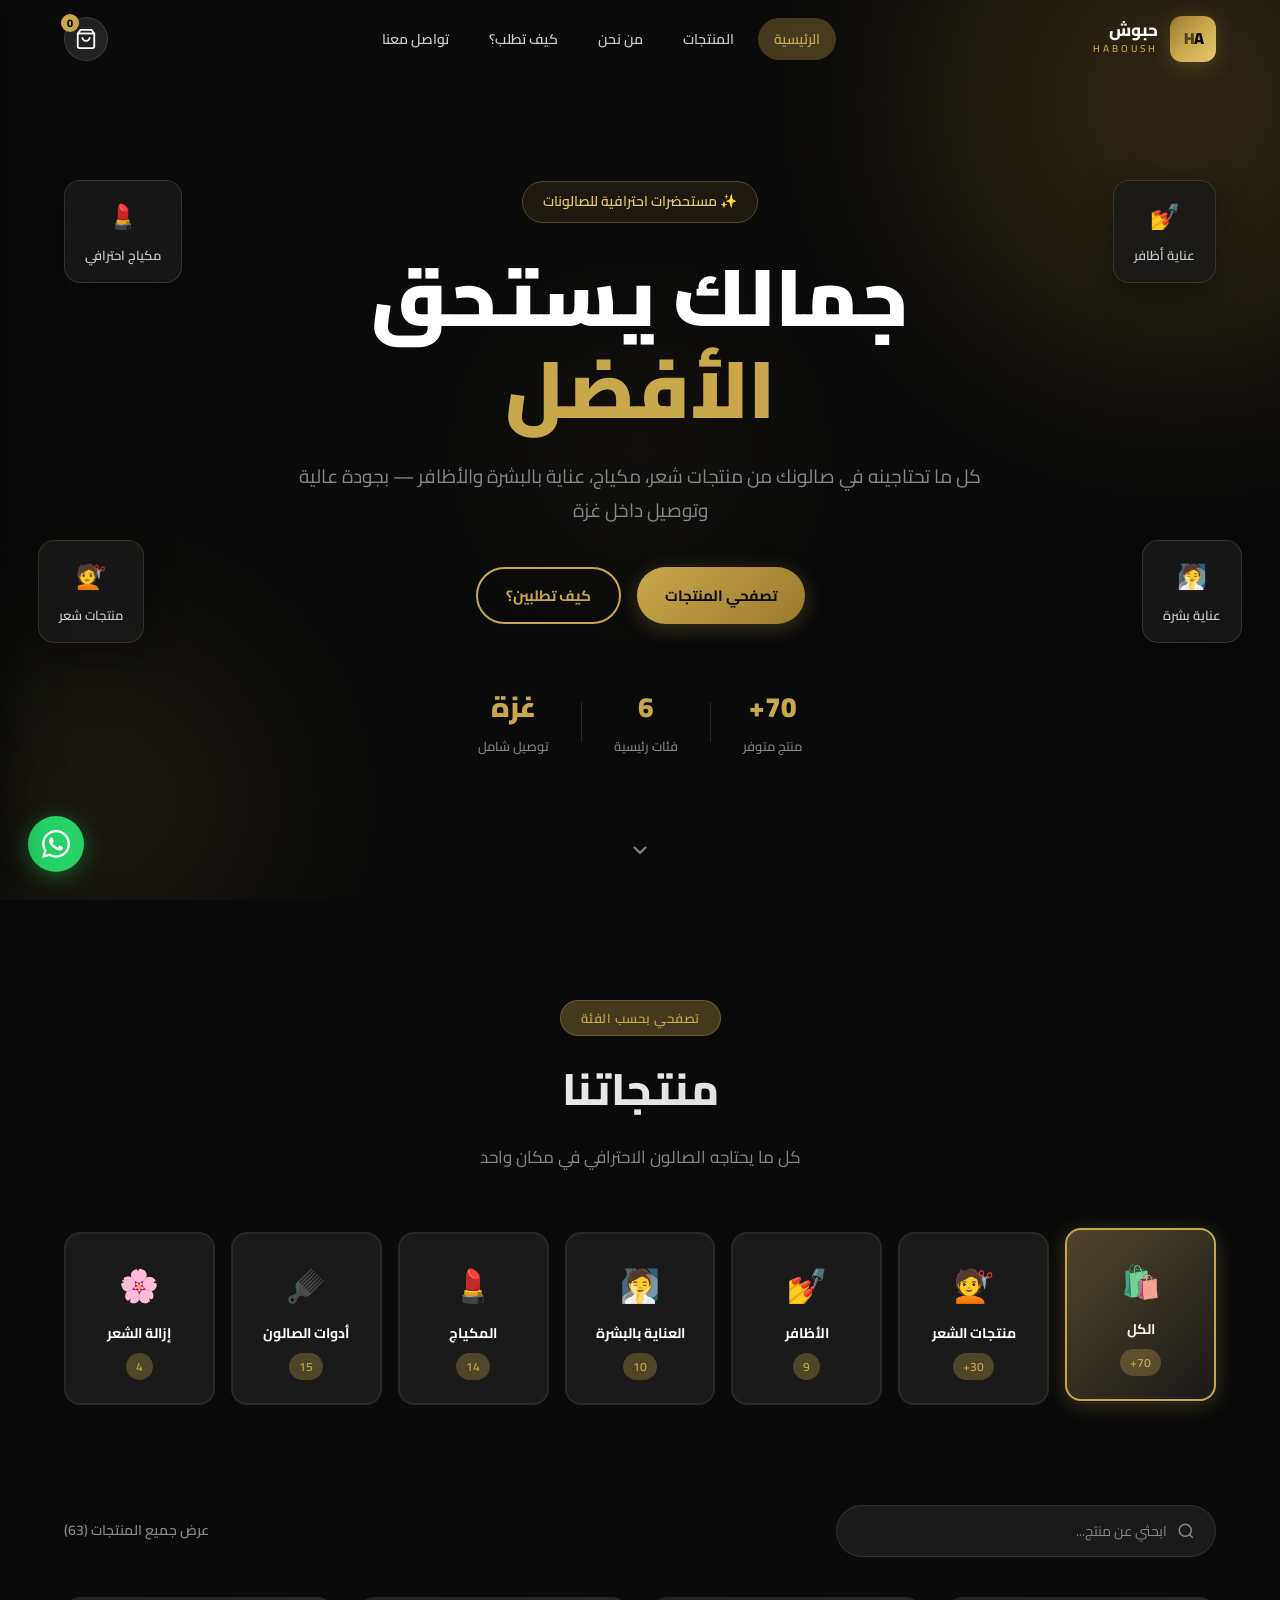
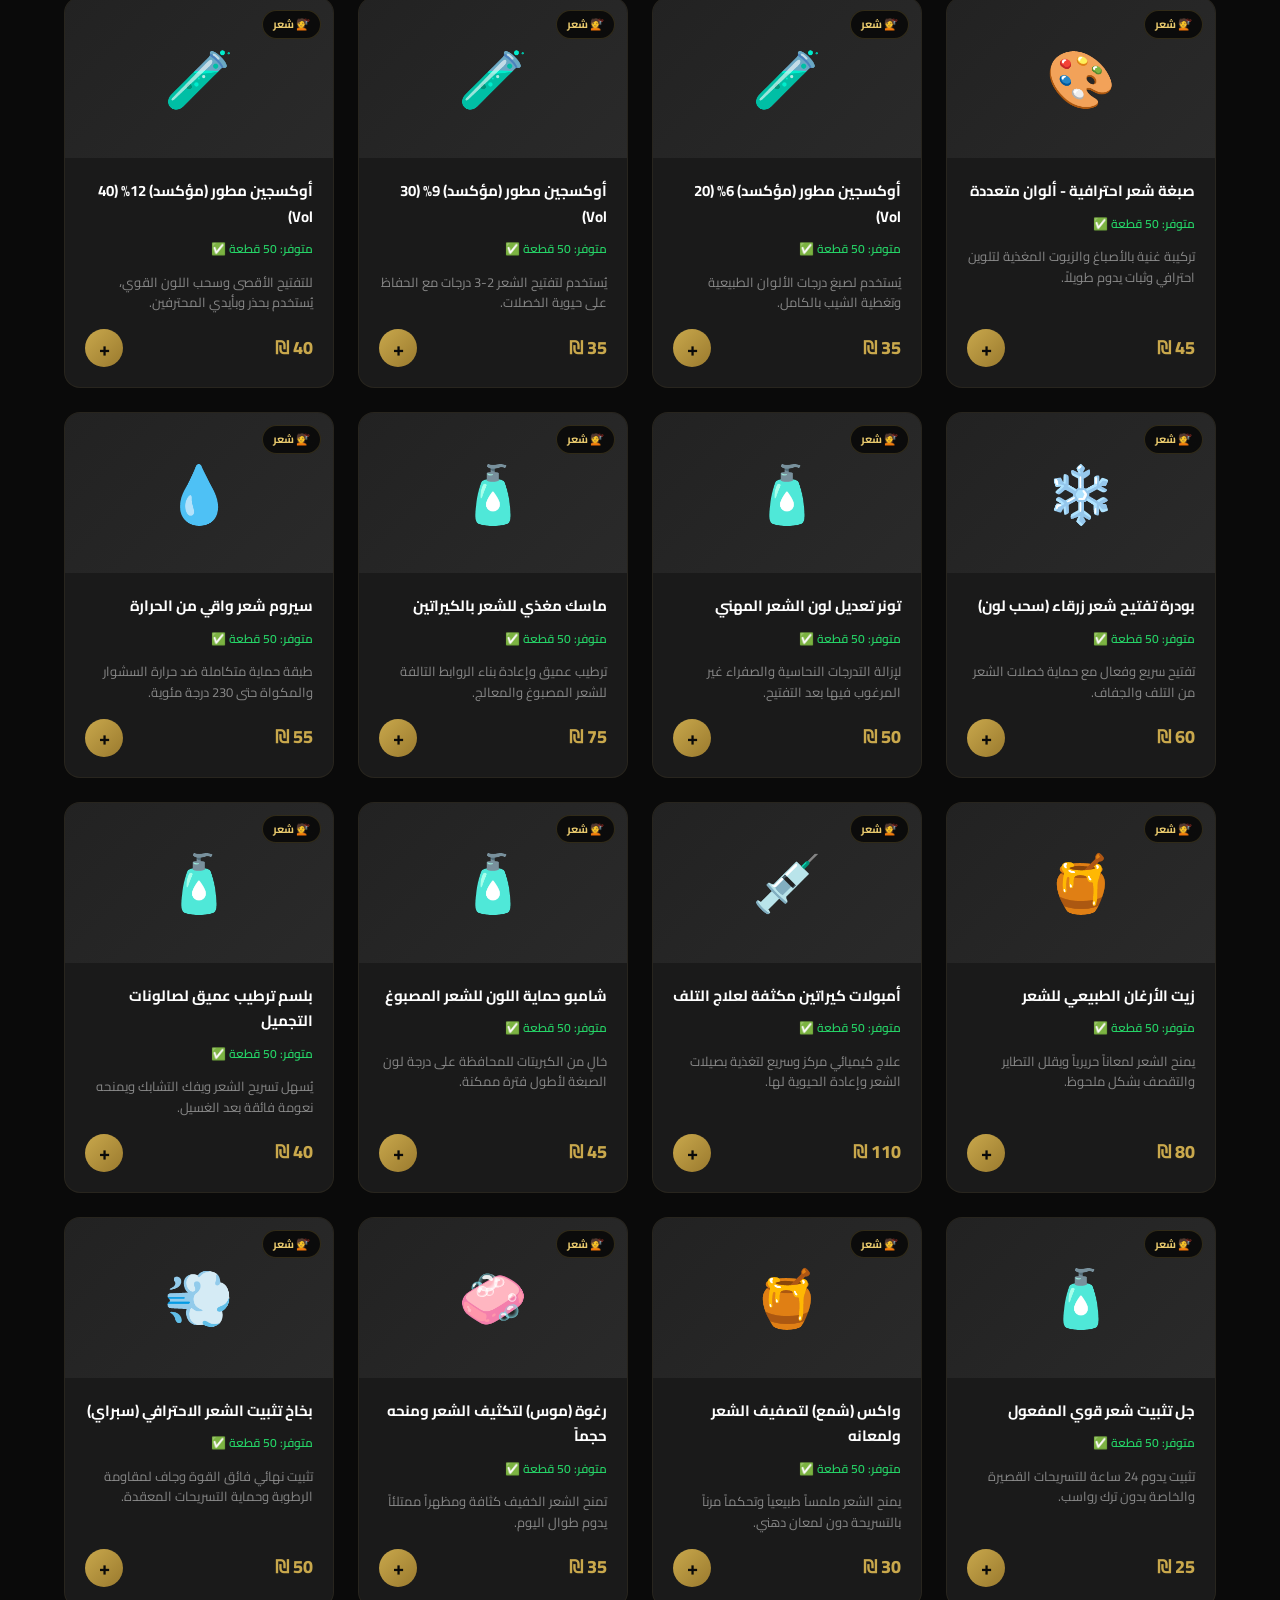
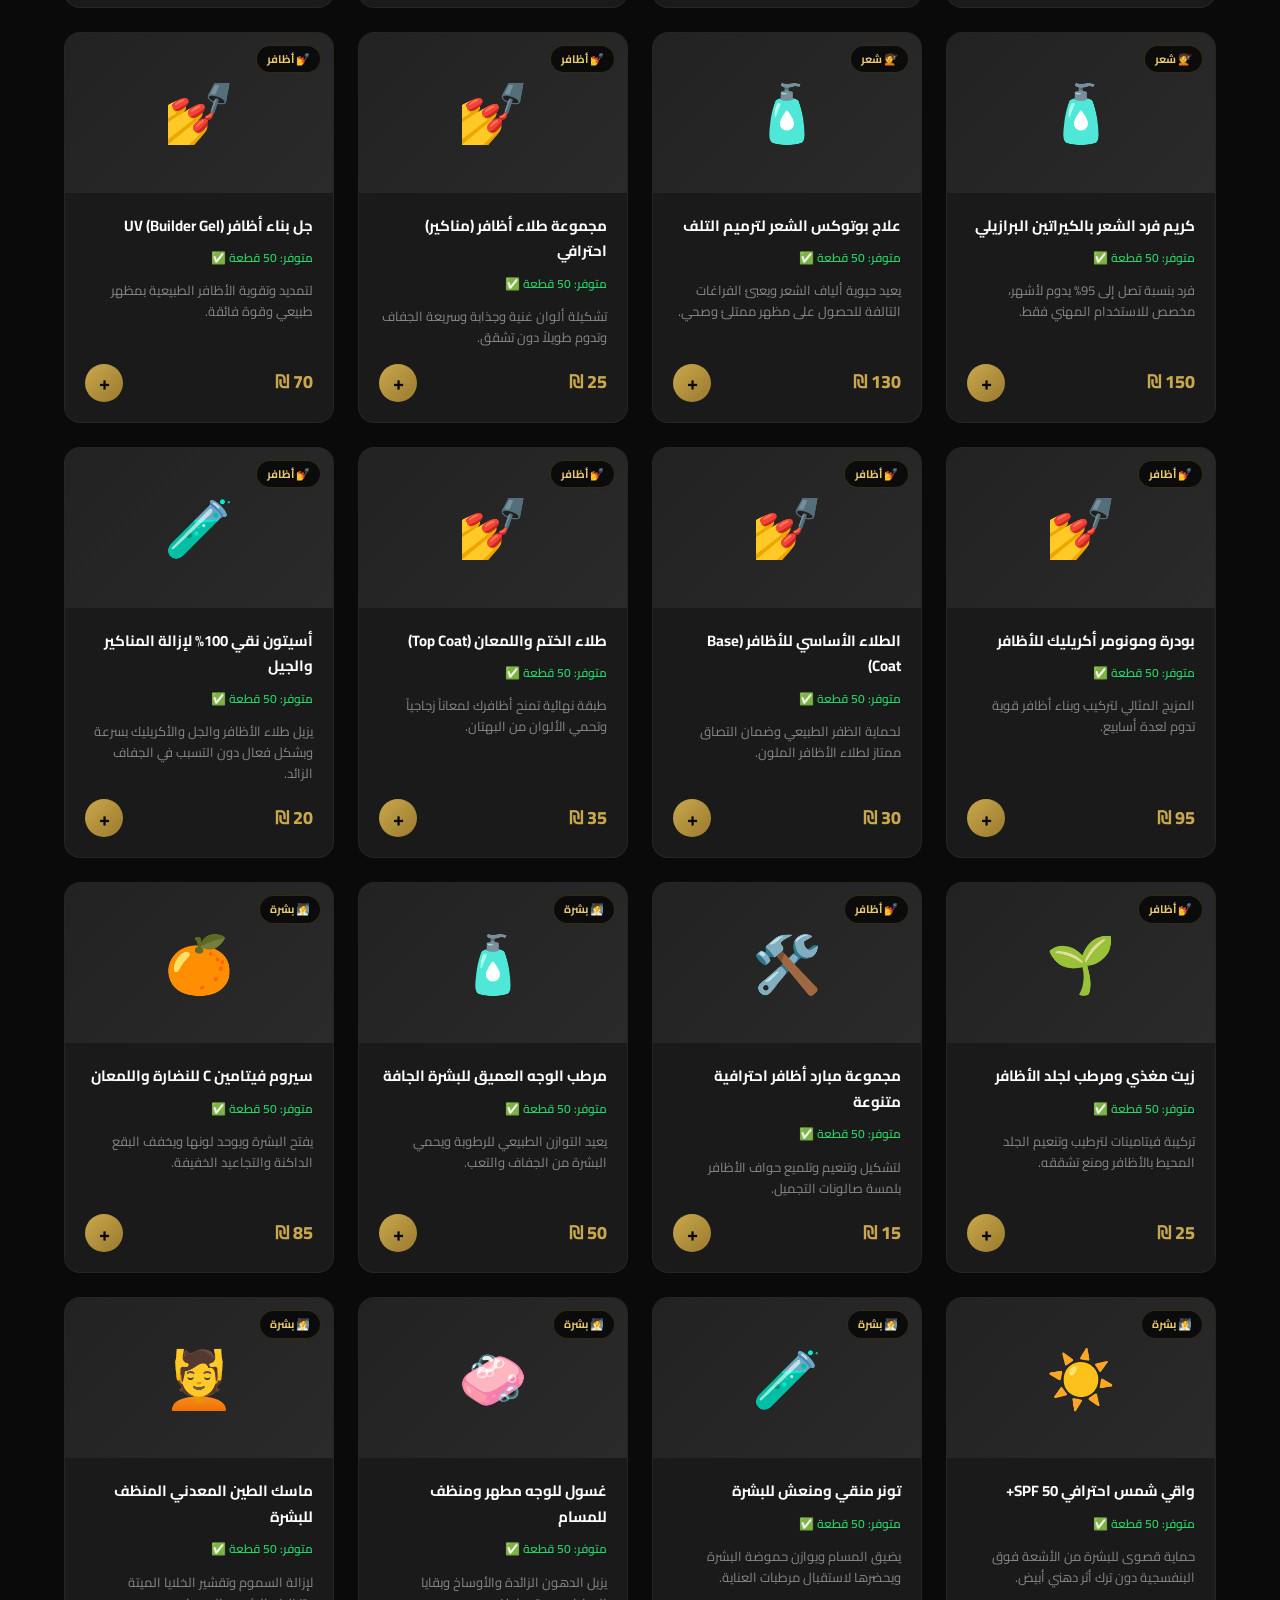
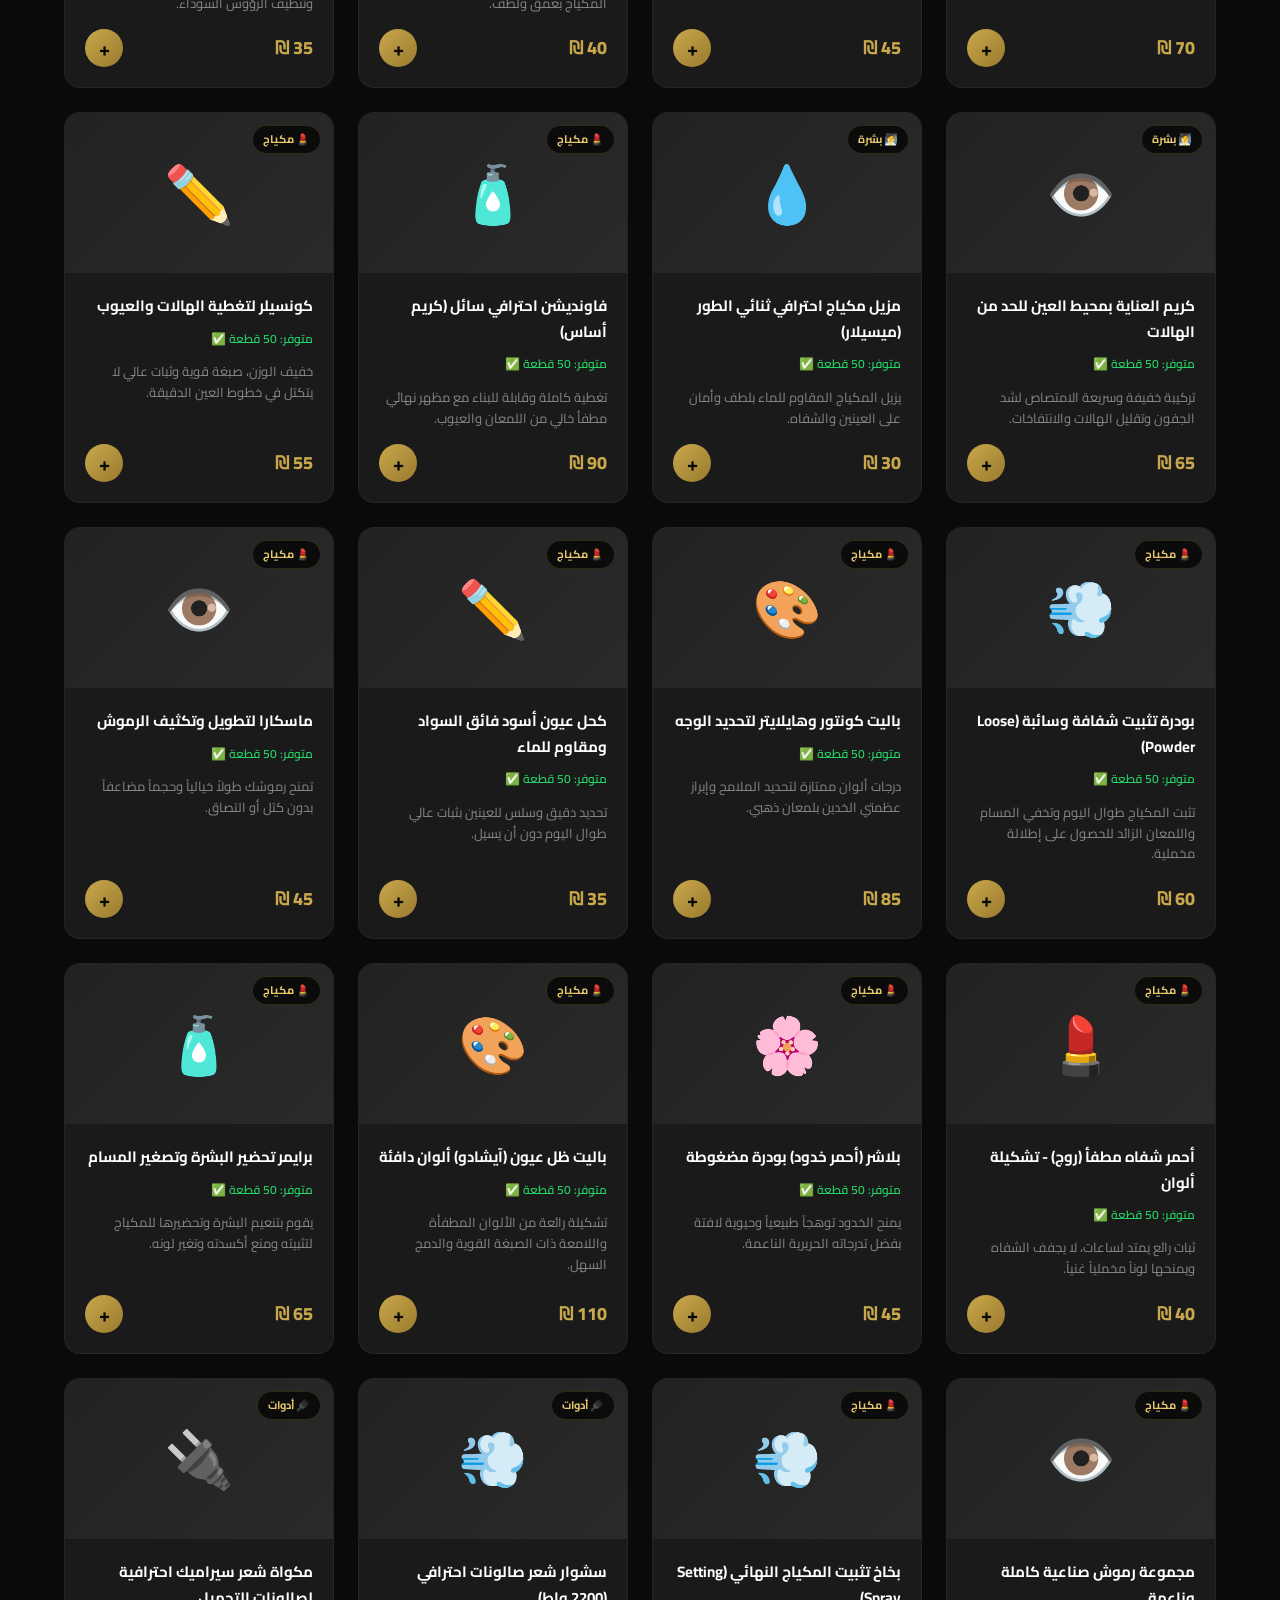
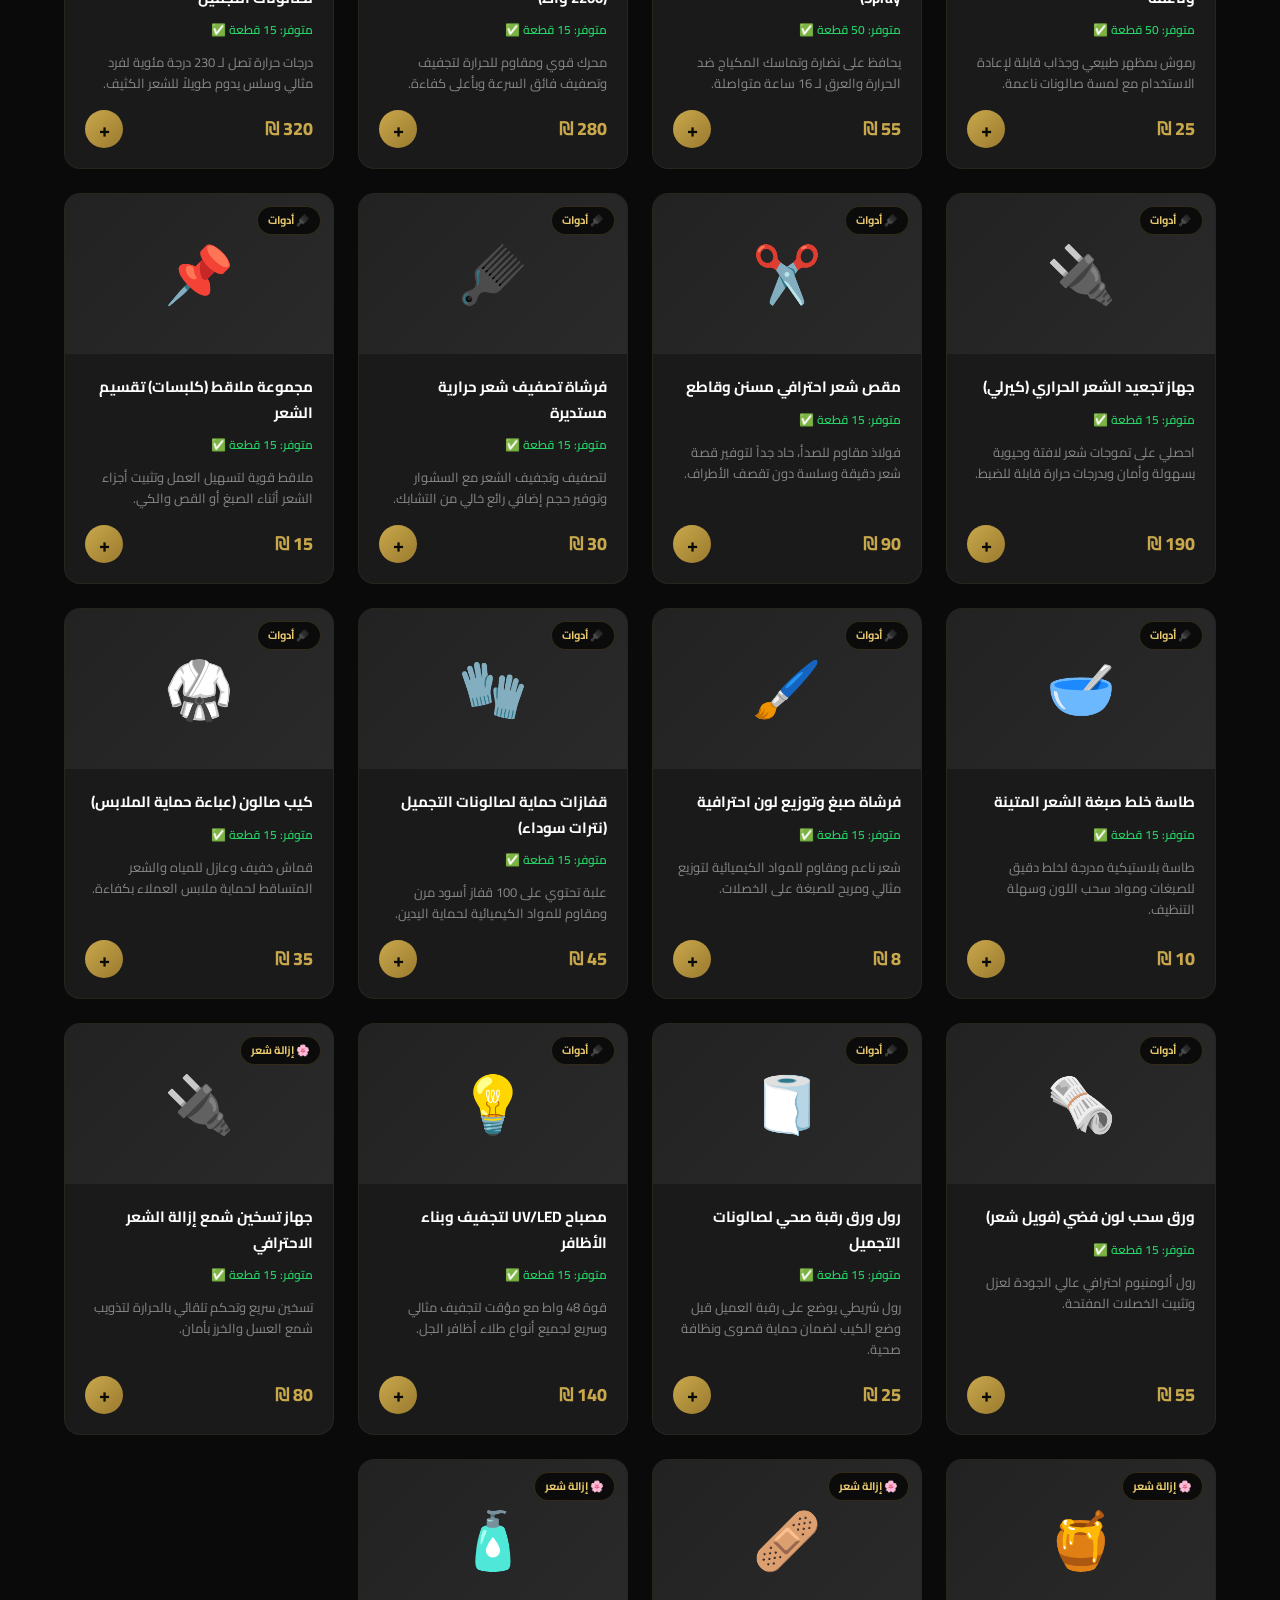
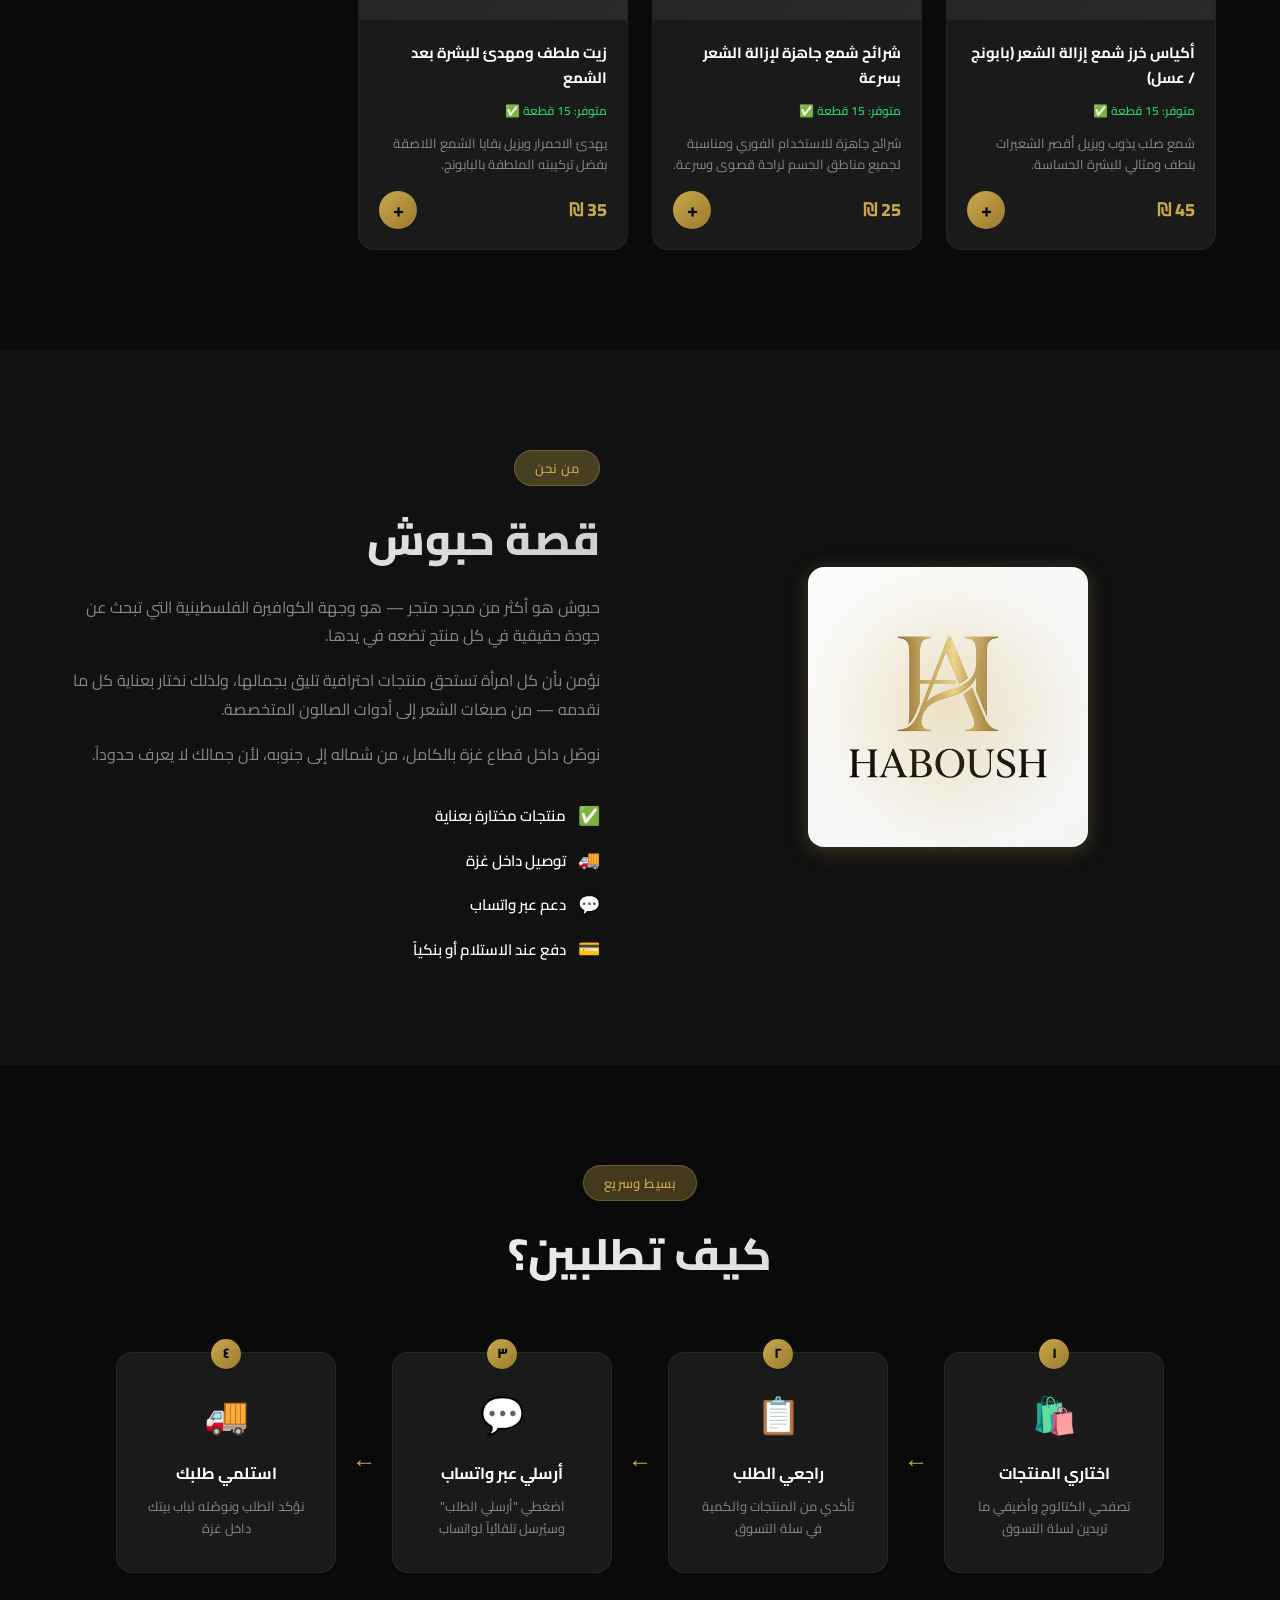
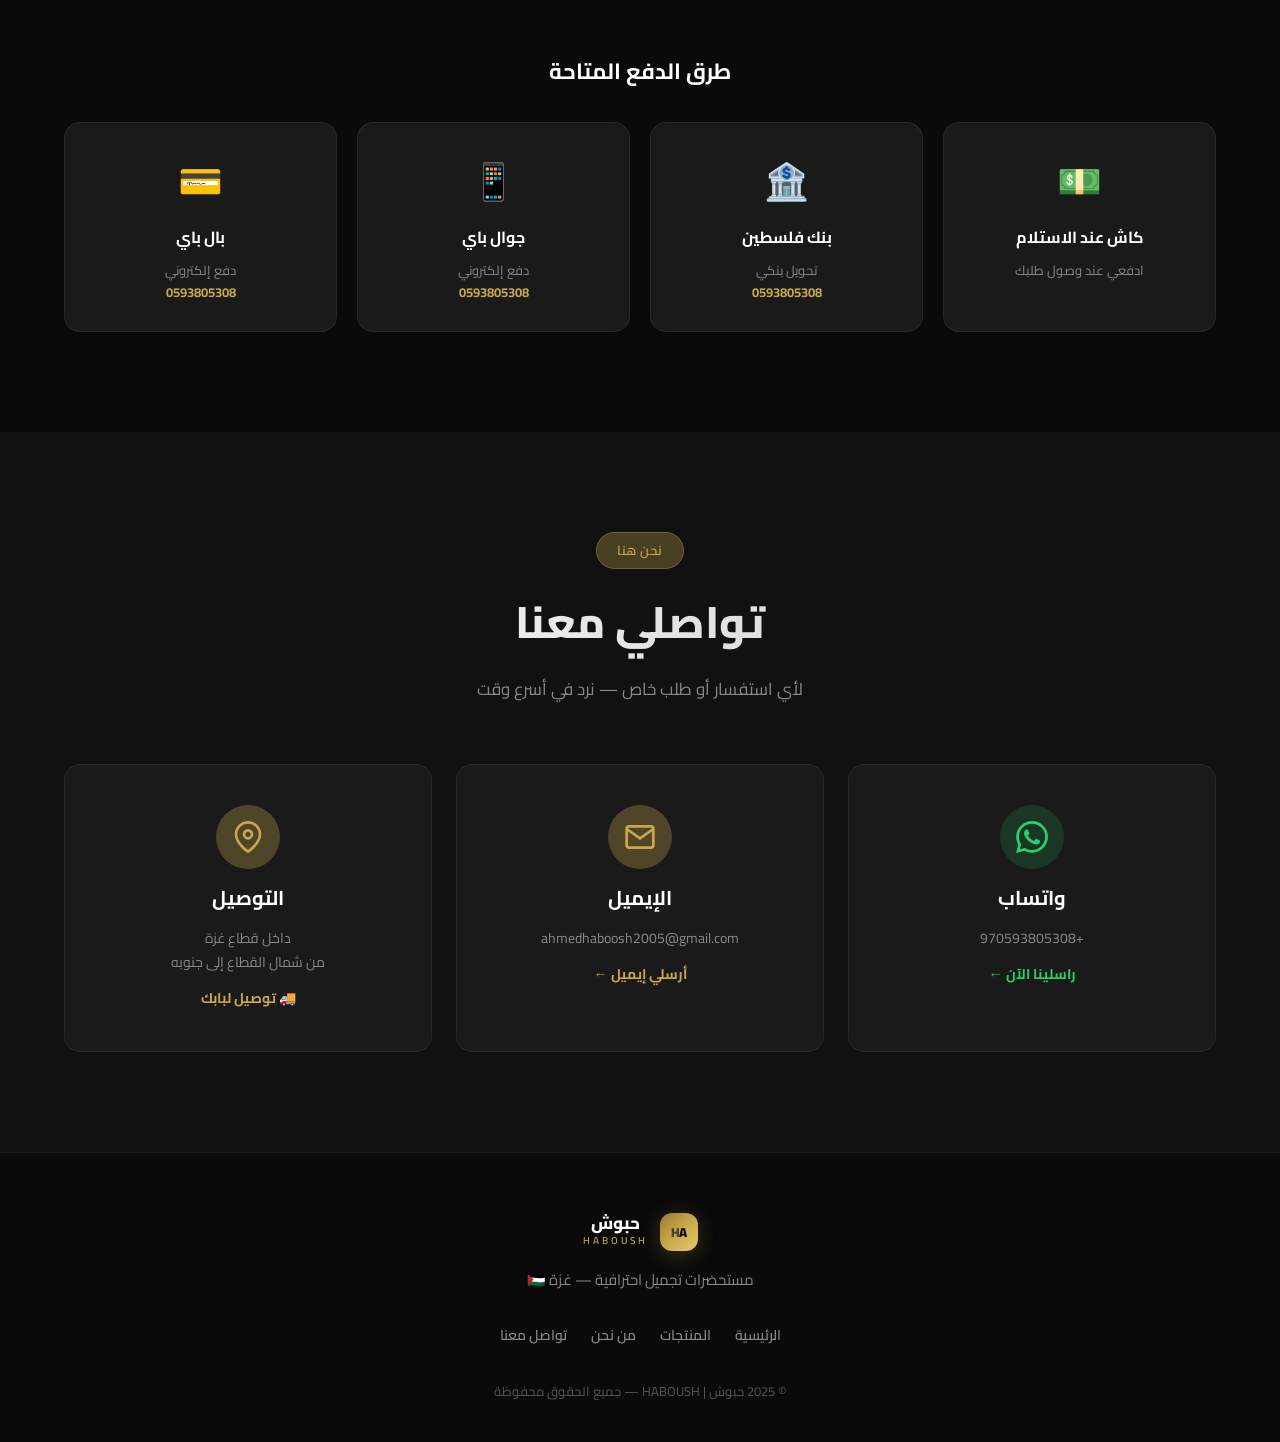
==== index.html @ db10f763 "Add files via upload رفع الموقع" ====
<!DOCTYPE html>
<html lang="ar" dir="rtl">
<head>
  <meta charset="UTF-8" />
  <meta name="viewport" content="width=device-width, initial-scale=1.0" />
  <title>حبوش | HABOUSH — مستحضرات تجميل احترافية</title>
  <meta name="description" content="حبوش - متجر مستحضرات التجميل الاحترافي في غزة. منتجات شعر، مكياج، عناية بالبشرة والأظافر لصالونات التجميل." />
  <link rel="preconnect" href="https://fonts.googleapis.com" />
  <link rel="preconnect" href="https://fonts.gstatic.com" crossorigin />
  <link href="https://fonts.googleapis.com/css2?family=Cairo:wght@300;400;500;600;700;800;900&family=Playfair+Display:ital,wght@0,400;0,700;1,400&display=swap" rel="stylesheet" />
  <link rel="stylesheet" href="style.css" />
</head>
<body>

  <!-- ===== HEADER ===== -->
  <header id="header">
    <nav class="nav-container">
      <div class="logo" id="logo-btn">
        <div class="logo-mark">
          <span class="logo-a">A</span><span class="logo-h">H</span>
        </div>
        <div class="logo-text">
          <span class="brand-ar">حبوش</span>
          <span class="brand-en">HABOUSH</span>
        </div>
      </div>

      <ul class="nav-links" id="nav-links">
        <li><a href="#home" class="nav-link active">الرئيسية</a></li>
        <li><a href="#categories" class="nav-link">المنتجات</a></li>
        <li><a href="#about" class="nav-link">من نحن</a></li>
        <li><a href="#how-to-order" class="nav-link">كيف تطلب؟</a></li>
        <li><a href="#contact" class="nav-link">تواصل معنا</a></li>
      </ul>

      <div class="nav-actions">
        <button class="cart-btn" id="cart-btn" aria-label="سلة التسوق">
          <svg width="22" height="22" viewBox="0 0 24 24" fill="none" stroke="currentColor" stroke-width="2"><path d="M6 2L3 6v14a2 2 0 002 2h14a2 2 0 002-2V6l-3-4z"/><line x1="3" y1="6" x2="21" y2="6"/><path d="M16 10a4 4 0 01-8 0"/></svg>
          <span class="cart-count" id="cart-count">0</span>
        </button>
        <button class="menu-btn" id="menu-btn" aria-label="القائمة">
          <span></span><span></span><span></span>
        </button>
      </div>
    </nav>
  </header>

  <!-- ===== HERO ===== -->
  <section id="home" class="hero">
    <div class="hero-bg">
      <div class="hero-orb orb-1"></div>
      <div class="hero-orb orb-2"></div>
      <div class="hero-orb orb-3"></div>
    </div>
    <div class="hero-content">
      <div class="hero-badge">✨ مستحضرات احترافية للصالونات</div>
      <h1 class="hero-title">
        جمالك يستحق
        <span class="gold-text">الأفضل</span>
      </h1>
      <p class="hero-subtitle">
        كل ما تحتاجينه في صالونك من منتجات شعر، مكياج،
        عناية بالبشرة والأظافر — بجودة عالية وتوصيل داخل غزة
      </p>
      <div class="hero-actions">
        <a href="#categories" class="btn btn-primary">تصفحي المنتجات</a>
        <a href="#how-to-order" class="btn btn-outline">كيف تطلبين؟</a>
      </div>
      <div class="hero-stats">
        <div class="stat">
          <span class="stat-num">70+</span>
          <span class="stat-label">منتج متوفر</span>
        </div>
        <div class="stat-divider"></div>
        <div class="stat">
          <span class="stat-num">6</span>
          <span class="stat-label">فئات رئيسية</span>
        </div>
        <div class="stat-divider"></div>
        <div class="stat">
          <span class="stat-num">غزة</span>
          <span class="stat-label">توصيل شامل</span>
        </div>
      </div>
    </div>
    <div class="hero-visual">
      <div class="hero-card floating">
        <div class="hero-card-icon">💄</div>
        <p>مكياج احترافي</p>
      </div>
      <div class="hero-card floating delay-1">
        <div class="hero-card-icon">💇</div>
        <p>منتجات شعر</p>
      </div>
      <div class="hero-card floating delay-2">
        <div class="hero-card-icon">💅</div>
        <p>عناية أظافر</p>
      </div>
      <div class="hero-card floating delay-3">
        <div class="hero-card-icon">🧖</div>
        <p>عناية بشرة</p>
      </div>
    </div>
    <a href="#categories" class="scroll-down">
      <svg width="24" height="24" viewBox="0 0 24 24" fill="none" stroke="currentColor" stroke-width="2"><polyline points="6 9 12 15 18 9"/></svg>
    </a>
  </section>

  <!-- ===== CATEGORIES ===== -->
  <section id="categories" class="categories-section">
    <div class="container">
      <div class="section-header">
        <span class="section-badge">تصفحي بحسب الفئة</span>
        <h2 class="section-title">منتجاتنا</h2>
        <p class="section-subtitle">كل ما يحتاجه الصالون الاحترافي في مكان واحد</p>
      </div>
      <div class="categories-grid">
        <div class="category-card active" data-category="all" id="cat-all">
          <div class="cat-icon">🛍️</div>
          <h3>الكل</h3>
          <span class="cat-count" id="count-all">70+</span>
        </div>
        <div class="category-card" data-category="hair" id="cat-hair">
          <div class="cat-icon">💇</div>
          <h3>منتجات الشعر</h3>
          <span class="cat-count" id="count-hair">30+</span>
        </div>
        <div class="category-card" data-category="nails" id="cat-nails">
          <div class="cat-icon">💅</div>
          <h3>الأظافر</h3>
          <span class="cat-count" id="count-nails">9</span>
        </div>
        <div class="category-card" data-category="skin" id="cat-skin">
          <div class="cat-icon">🧖</div>
          <h3>العناية بالبشرة</h3>
          <span class="cat-count" id="count-skin">10</span>
        </div>
        <div class="category-card" data-category="makeup" id="cat-makeup">
          <div class="cat-icon">💄</div>
          <h3>المكياج</h3>
          <span class="cat-count" id="count-makeup">14</span>
        </div>
        <div class="category-card" data-category="tools" id="cat-tools">
          <div class="cat-icon">🪮</div>
          <h3>أدوات الصالون</h3>
          <span class="cat-count" id="count-tools">15</span>
        </div>
        <div class="category-card" data-category="removal" id="cat-removal">
          <div class="cat-icon">🌸</div>
          <h3>إزالة الشعر</h3>
          <span class="cat-count" id="count-removal">4</span>
        </div>
      </div>
    </div>
  </section>

  <!-- ===== PRODUCTS ===== -->
  <section id="products" class="products-section">
    <div class="container">
      <div class="products-toolbar">
        <div class="search-box">
          <svg width="18" height="18" viewBox="0 0 24 24" fill="none" stroke="currentColor" stroke-width="2"><circle cx="11" cy="11" r="8"/><line x1="21" y1="21" x2="16.65" y2="16.65"/></svg>
          <input type="text" id="search-input" placeholder="ابحثي عن منتج..." />
        </div>
        <span class="products-count" id="products-count">عرض جميع المنتجات</span>
      </div>
      <div class="products-grid" id="products-grid">
        <!-- Products injected by JS -->
      </div>
      <div class="no-results hidden" id="no-results">
        <div class="no-results-icon">🔍</div>
        <p>لا توجد منتجات مطابقة للبحث</p>
      </div>
    </div>
  </section>

  <!-- ===== ABOUT ===== -->
  <section id="about" class="about-section">
    <div class="container about-grid">
      <div class="about-visual">
        <img src="assets/logo.jpg" alt="حبوش" class="about-logo-img" style="max-width: 280px; border-radius: var(--radius); box-shadow: var(--shadow-gold);" />
        <div class="about-glow"></div>
      </div>
      <div class="about-content">
        <span class="section-badge">من نحن</span>
        <h2 class="section-title">قصة حبوش</h2>
        <p class="about-text">
          حبوش هو أكثر من مجرد متجر — هو وجهة الكوافيرة الفلسطينية التي تبحث عن جودة حقيقية في كل منتج تضعه في يدها.
        </p>
        <p class="about-text">
          نؤمن بأن كل امرأة تستحق منتجات احترافية تليق بجمالها، ولذلك نختار بعناية كل ما نقدمه — من صبغات الشعر إلى أدوات الصالون المتخصصة.
        </p>
        <p class="about-text">
          نوصّل داخل قطاع غزة بالكامل، من شماله إلى جنوبه، لأن جمالك لا يعرف حدوداً.
        </p>
        <div class="about-features">
          <div class="feature">
            <span class="feature-icon">✅</span>
            <span>منتجات مختارة بعناية</span>
          </div>
          <div class="feature">
            <span class="feature-icon">🚚</span>
            <span>توصيل داخل غزة</span>
          </div>
          <div class="feature">
            <span class="feature-icon">💬</span>
            <span>دعم عبر واتساب</span>
          </div>
          <div class="feature">
            <span class="feature-icon">💳</span>
            <span>دفع عند الاستلام أو بنكياً</span>
          </div>
        </div>
      </div>
    </div>
  </section>

  <!-- ===== HOW TO ORDER ===== -->
  <section id="how-to-order" class="order-section">
    <div class="container">
      <div class="section-header">
        <span class="section-badge">بسيط وسريع</span>
        <h2 class="section-title">كيف تطلبين؟</h2>
      </div>
      <div class="steps-grid">
        <div class="step-card">
          <div class="step-num">١</div>
          <div class="step-icon">🛍️</div>
          <h3>اختاري المنتجات</h3>
          <p>تصفحي الكتالوج وأضيفي ما تريدين لسلة التسوق</p>
        </div>
        <div class="step-arrow">←</div>
        <div class="step-card">
          <div class="step-num">٢</div>
          <div class="step-icon">📋</div>
          <h3>راجعي الطلب</h3>
          <p>تأكدي من المنتجات والكمية في سلة التسوق</p>
        </div>
        <div class="step-arrow">←</div>
        <div class="step-card">
          <div class="step-num">٣</div>
          <div class="step-icon">💬</div>
          <h3>أرسلي عبر واتساب</h3>
          <p>اضغطي "أرسلي الطلب" وسيُرسل تلقائياً لواتساب</p>
        </div>
        <div class="step-arrow">←</div>
        <div class="step-card">
          <div class="step-num">٤</div>
          <div class="step-icon">🚚</div>
          <h3>استلمي طلبك</h3>
          <p>نؤكد الطلب ونوصّله لباب بيتك داخل غزة</p>
        </div>
      </div>

      <div class="payment-methods">
        <h3 class="payment-title">طرق الدفع المتاحة</h3>
        <div class="payment-grid">
          <div class="payment-card">
            <div class="payment-icon">💵</div>
            <h4>كاش عند الاستلام</h4>
            <p>ادفعي عند وصول طلبك</p>
          </div>
          <div class="payment-card">
            <div class="payment-icon">🏦</div>
            <h4>بنك فلسطين</h4>
            <p>تحويل بنكي<br/><strong>0593805308</strong></p>
          </div>
          <div class="payment-card">
            <div class="payment-icon">📱</div>
            <h4>جوال باي</h4>
            <p>دفع إلكتروني<br/><strong>0593805308</strong></p>
          </div>
          <div class="payment-card">
            <div class="payment-icon">💳</div>
            <h4>بال باي</h4>
            <p>دفع إلكتروني<br/><strong>0593805308</strong></p>
          </div>
        </div>
      </div>
    </div>
  </section>

  <!-- ===== CONTACT ===== -->
  <section id="contact" class="contact-section">
    <div class="container">
      <div class="section-header">
        <span class="section-badge">نحن هنا</span>
        <h2 class="section-title">تواصلي معنا</h2>
        <p class="section-subtitle">لأي استفسار أو طلب خاص — نرد في أسرع وقت</p>
      </div>
      <div class="contact-grid">
        <a href="https://wa.me/970593805308" target="_blank" class="contact-card whatsapp-card">
          <div class="contact-icon">
            <svg viewBox="0 0 24 24" fill="currentColor" width="32" height="32"><path d="M17.472 14.382c-.297-.149-1.758-.867-2.03-.967-.273-.099-.471-.148-.67.15-.197.297-.767.966-.94 1.164-.173.199-.347.223-.644.075-.297-.15-1.255-.463-2.39-1.475-.883-.788-1.48-1.761-1.653-2.059-.173-.297-.018-.458.13-.606.134-.133.298-.347.446-.52.149-.174.198-.298.298-.497.099-.198.05-.371-.025-.52-.075-.149-.669-1.612-.916-2.207-.242-.579-.487-.5-.669-.51-.173-.008-.371-.01-.57-.01-.198 0-.52.074-.792.372-.272.297-1.04 1.016-1.04 2.479 0 1.462 1.065 2.875 1.213 3.074.149.198 2.096 3.2 5.077 4.487.709.306 1.262.489 1.694.625.712.227 1.36.195 1.871.118.571-.085 1.758-.719 2.006-1.413.248-.694.248-1.289.173-1.413-.074-.124-.272-.198-.57-.347m-5.421 7.403h-.004a9.87 9.87 0 01-5.031-1.378l-.361-.214-3.741.982.998-3.648-.235-.374a9.86 9.86 0 01-1.51-5.26c.001-5.45 4.436-9.884 9.888-9.884 2.64 0 5.122 1.03 6.988 2.898a9.825 9.825 0 012.893 6.994c-.003 5.45-4.437 9.884-9.885 9.884m8.413-18.297A11.815 11.815 0 0012.05 0C5.495 0 .16 5.335.157 11.892c0 2.096.547 4.142 1.588 5.945L.057 24l6.305-1.654a11.882 11.882 0 005.683 1.448h.005c6.554 0 11.89-5.335 11.893-11.893a11.821 11.821 0 00-3.48-8.413Z"/></svg>
          </div>
          <h3>واتساب</h3>
          <p>+970593805308</p>
          <span class="contact-action">راسلينا الآن ←</span>
        </a>
        <a href="mailto:ahmedhaboosh2005@gmail.com" class="contact-card email-card">
          <div class="contact-icon">
            <svg viewBox="0 0 24 24" fill="none" stroke="currentColor" stroke-width="2" width="32" height="32"><path d="M4 4h16c1.1 0 2 .9 2 2v12c0 1.1-.9 2-2 2H4c-1.1 0-2-.9-2-2V6c0-1.1.9-2 2-2z"/><polyline points="22,6 12,13 2,6"/></svg>
          </div>
          <h3>الإيميل</h3>
          <p>ahmedhaboosh2005@gmail.com</p>
          <span class="contact-action">أرسلي إيميل ←</span>
        </a>
        <div class="contact-card location-card">
          <div class="contact-icon">
            <svg viewBox="0 0 24 24" fill="none" stroke="currentColor" stroke-width="2" width="32" height="32"><path d="M21 10c0 7-9 13-9 13s-9-6-9-13a9 9 0 0118 0z"/><circle cx="12" cy="10" r="3"/></svg>
          </div>
          <h3>التوصيل</h3>
          <p>داخل قطاع غزة<br/>من شمال القطاع إلى جنوبه</p>
          <span class="contact-action">🚚 توصيل لبابك</span>
        </div>
      </div>
    </div>
  </section>

  <!-- ===== FOOTER ===== -->
  <footer class="footer">
    <div class="container">
      <div class="footer-logo">
        <div class="logo-mark small">
          <span class="logo-a">A</span><span class="logo-h">H</span>
        </div>
        <div class="logo-text">
          <span class="brand-ar">حبوش</span>
          <span class="brand-en">HABOUSH</span>
        </div>
      </div>
      <p class="footer-tagline">مستحضرات تجميل احترافية — غزة 🇵🇸</p>
      <div class="footer-links">
        <a href="#home">الرئيسية</a>
        <a href="#categories">المنتجات</a>
        <a href="#about">من نحن</a>
        <a href="#contact">تواصل معنا</a>
      </div>
      <p class="footer-copy">© 2025 حبوش | HABOUSH — جميع الحقوق محفوظة</p>
    </div>
  </footer>

  <!-- ===== CART SIDEBAR ===== -->
  <div class="cart-overlay" id="cart-overlay"></div>
  <aside class="cart-sidebar" id="cart-sidebar">
    <div class="cart-header">
      <h2>🛍️ سلة التسوق</h2>
      <button class="cart-close" id="cart-close" aria-label="إغلاق">✕</button>
    </div>
    <div class="cart-items" id="cart-items">
      <div class="cart-empty" id="cart-empty">
        <div class="cart-empty-icon">🛒</div>
        <p>سلتك فارغة</p>
        <a href="#categories" class="btn btn-primary small">تصفحي المنتجات</a>
      </div>
    </div>
    <div class="cart-footer" id="cart-footer" style="display:none">
      <div class="cart-total">
        <span>المجموع:</span>
        <span class="total-price" id="total-price">0 ₪</span>
      </div>
      <p class="cart-note">* سيتم التواصل معك لتأكيد سعر التوصيل</p>
      <button class="btn btn-whatsapp" id="whatsapp-order-btn">
        <svg viewBox="0 0 24 24" fill="currentColor" width="20" height="20"><path d="M17.472 14.382c-.297-.149-1.758-.867-2.03-.967-.273-.099-.471-.148-.67.15-.197.297-.767.966-.94 1.164-.173.199-.347.223-.644.075-.297-.15-1.255-.463-2.39-1.475-.883-.788-1.48-1.761-1.653-2.059-.173-.297-.018-.458.13-.606.134-.133.298-.347.446-.52.149-.174.198-.298.298-.497.099-.198.05-.371-.025-.52-.075-.149-.669-1.612-.916-2.207-.242-.579-.487-.5-.669-.51-.173-.008-.371-.01-.57-.01-.198 0-.52.074-.792.372-.272.297-1.04 1.016-1.04 2.479 0 1.462 1.065 2.875 1.213 3.074.149.198 2.096 3.2 5.077 4.487.709.306 1.262.489 1.694.625.712.227 1.36.195 1.871.118.571-.085 1.758-.719 2.006-1.413.248-.694.248-1.289.173-1.413-.074-.124-.272-.198-.57-.347m-5.421 7.403h-.004a9.87 9.87 0 01-5.031-1.378l-.361-.214-3.741.982.998-3.648-.235-.374a9.86 9.86 0 01-1.51-5.26c.001-5.45 4.436-9.884 9.888-9.884 2.64 0 5.122 1.03 6.988 2.898a9.825 9.825 0 012.893 6.994c-.003 5.45-4.437 9.884-9.885 9.884m8.413-18.297A11.815 11.815 0 0012.05 0C5.495 0 .16 5.335.157 11.892c0 2.096.547 4.142 1.588 5.945L.057 24l6.305-1.654a11.882 11.882 0 005.683 1.448h.005c6.554 0 11.89-5.335 11.893-11.893a11.821 11.821 0 00-3.48-8.413Z"/></svg>
        أرسلي الطلب عبر واتساب
      </button>
    </div>
  </aside>

  <!-- ===== PRODUCT DETAILS MODAL ===== -->
  <div class="modal-overlay" id="product-modal">
    <div class="modal-content">
      <button class="modal-close" id="modal-close" aria-label="إغلاق">✕</button>
      <div class="modal-body">
        <div class="modal-visual">
          <span class="modal-emoji" id="modal-emoji">💄</span>
        </div>
        <div class="modal-info">
          <span class="modal-badge" id="modal-category">مكياج</span>
          <h2 class="modal-title" id="modal-title">اسم المنتج</h2>
          <p class="modal-desc" id="modal-desc">وصف تفصيلي للمنتج ومميزاته وطريقة استخدامه.</p>
          <div class="modal-footer-row">
            <span class="modal-price" id="modal-price">0 ₪</span>
            <button class="btn btn-primary" id="modal-add-btn">أضيفي للسلة 🛍️</button>
          </div>
          <button class="btn btn-outline" id="modal-wa-btn" style="width: 100%; margin-top: 12px; justify-content: center; gap: 8px;">
            استفسار سريع عبر واتساب 💬
          </button>
        </div>
      </div>
    </div>
  </div>

  <!-- ===== TOAST ===== -->
  <div class="toast" id="toast"></div>

  <!-- ===== WHATSAPP FLOAT ===== -->
  <a href="https://wa.me/970593805308" target="_blank" class="whatsapp-float" aria-label="واتساب">
    <svg viewBox="0 0 24 24" fill="currentColor" width="28" height="28"><path d="M17.472 14.382c-.297-.149-1.758-.867-2.03-.967-.273-.099-.471-.148-.67.15-.197.297-.767.966-.94 1.164-.173.199-.347.223-.644.075-.297-.15-1.255-.463-2.39-1.475-.883-.788-1.48-1.761-1.653-2.059-.173-.297-.018-.458.13-.606.134-.133.298-.347.446-.52.149-.174.198-.298.298-.497.099-.198.05-.371-.025-.52-.075-.149-.669-1.612-.916-2.207-.242-.579-.487-.5-.669-.51-.173-.008-.371-.01-.57-.01-.198 0-.52.074-.792.372-.272.297-1.04 1.016-1.04 2.479 0 1.462 1.065 2.875 1.213 3.074.149.198 2.096 3.2 5.077 4.487.709.306 1.262.489 1.694.625.712.227 1.36.195 1.871.118.571-.085 1.758-.719 2.006-1.413.248-.694.248-1.289.173-1.413-.074-.124-.272-.198-.57-.347m-5.421 7.403h-.004a9.87 9.87 0 01-5.031-1.378l-.361-.214-3.741.982.998-3.648-.235-.374a9.86 9.86 0 01-1.51-5.26c.001-5.45 4.436-9.884 9.888-9.884 2.64 0 5.122 1.03 6.988 2.898a9.825 9.825 0 012.893 6.994c-.003 5.45-4.437 9.884-9.885 9.884m8.413-18.297A11.815 11.815 0 0012.05 0C5.495 0 .16 5.335.157 11.892c0 2.096.547 4.142 1.588 5.945L.057 24l6.305-1.654a11.882 11.882 0 005.683 1.448h.005c6.554 0 11.89-5.335 11.893-11.893a11.821 11.821 0 00-3.48-8.413Z"/></svg>
  </a>

  <script src="products.js"></script>
  <script src="script.js"></script>
</body>
</html>
---- style.css ----
/* ===========================
   HABOUSH — Main Stylesheet
   حبوش — ملف الأنماط الرئيسي
   =========================== */

/* ---- FONTS & ROOT ---- */
@import url('https://fonts.googleapis.com/css2?family=Cairo:wght@300;400;500;600;700;800;900&display=swap');

:root {
  --gold: #c9a84c;
  --gold-light: #e8c96d;
  --gold-dark: #9a7a2e;
  --gold-glow: rgba(201, 168, 76, 0.3);
  --black: #0a0a0a;
  --dark: #111111;
  --dark-2: #1a1a1a;
  --dark-3: #222222;
  --dark-4: #2a2a2a;
  --white: #ffffff;
  --gray: #888888;
  --gray-light: #cccccc;
  --green: #25d366;
  --radius: 16px;
  --radius-sm: 10px;
  --transition: 0.3s cubic-bezier(0.4, 0, 0.2, 1);
  --shadow: 0 8px 32px rgba(0,0,0,0.4);
  --shadow-gold: 0 4px 20px rgba(201,168,76,0.25);
  --font: 'Cairo', sans-serif;
}

/* ---- RESET ---- */
*, *::before, *::after { box-sizing: border-box; margin: 0; padding: 0; }
html { scroll-behavior: smooth; font-size: 16px; }
body {
  font-family: var(--font);
  background: var(--black);
  color: var(--white);
  overflow-x: hidden;
  line-height: 1.7;
}
a { text-decoration: none; color: inherit; }
ul { list-style: none; }
img { max-width: 100%; }
button { cursor: pointer; font-family: var(--font); border: none; background: none; }
input { font-family: var(--font); }

/* ---- SCROLLBAR ---- */
::-webkit-scrollbar { width: 6px; }
::-webkit-scrollbar-track { background: var(--dark); }
::-webkit-scrollbar-thumb { background: var(--gold-dark); border-radius: 3px; }

/* ---- UTILITIES ---- */
.container { max-width: 1200px; margin: 0 auto; padding: 0 24px; }
.hidden { display: none !important; }
.gold-text { color: var(--gold); }

/* ---- BUTTONS ---- */
.btn {
  display: inline-flex;
  align-items: center;
  gap: 8px;
  padding: 14px 28px;
  border-radius: 50px;
  font-size: 15px;
  font-weight: 700;
  font-family: var(--font);
  transition: var(--transition);
  cursor: pointer;
  border: none;
}
.btn-primary {
  background: linear-gradient(135deg, var(--gold), var(--gold-dark));
  color: var(--black);
  box-shadow: var(--shadow-gold);
}
.btn-primary:hover {
  transform: translateY(-2px);
  box-shadow: 0 8px 30px rgba(201,168,76,0.4);
}
.btn-outline {
  background: transparent;
  color: var(--gold);
  border: 2px solid var(--gold);
}
.btn-outline:hover {
  background: var(--gold-glow);
  transform: translateY(-2px);
}
.btn-whatsapp {
  background: var(--green);
  color: white;
  width: 100%;
  justify-content: center;
  font-size: 15px;
  border-radius: var(--radius-sm);
  padding: 16px;
  gap: 10px;
  transition: var(--transition);
}
.btn-whatsapp:hover {
  background: #1fb855;
  transform: translateY(-1px);
}
.btn.small { padding: 10px 20px; font-size: 14px; }

/* ---- SECTION STYLES ---- */
.section-header { text-align: center; margin-bottom: 60px; }
.section-badge {
  display: inline-block;
  background: var(--gold-glow);
  color: var(--gold);
  border: 1px solid rgba(201,168,76,0.3);
  padding: 6px 20px;
  border-radius: 50px;
  font-size: 13px;
  font-weight: 600;
  margin-bottom: 16px;
  letter-spacing: 0.5px;
}
.section-title {
  font-size: clamp(28px, 4vw, 44px);
  font-weight: 800;
  margin-bottom: 16px;
  background: linear-gradient(135deg, var(--white), var(--gray-light));
  -webkit-background-clip: text;
  -webkit-text-fill-color: transparent;
  background-clip: text;
}
.section-subtitle {
  font-size: 17px;
  color: var(--gray);
  max-width: 500px;
  margin: 0 auto;
}

/* ========================
   HEADER
   ======================== */
#header {
  position: fixed;
  top: 0; left: 0; right: 0;
  z-index: 1000;
  padding: 16px 0;
  transition: var(--transition);
  background: transparent;
}
#header.scrolled {
  background: rgba(10,10,10,0.92);
  backdrop-filter: blur(20px);
  -webkit-backdrop-filter: blur(20px);
  border-bottom: 1px solid rgba(201,168,76,0.15);
  padding: 12px 0;
}
.nav-container {
  max-width: 1200px;
  margin: 0 auto;
  padding: 0 24px;
  display: flex;
  align-items: center;
  justify-content: space-between;
  gap: 24px;
}
.logo {
  display: flex;
  align-items: center;
  gap: 12px;
  cursor: pointer;
}
.logo-mark {
  width: 46px; height: 46px;
  background: linear-gradient(135deg, var(--gold-dark), var(--gold), var(--gold-light));
  border-radius: 12px;
  display: flex;
  align-items: center;
  justify-content: center;
  font-weight: 900;
  font-size: 16px;
  letter-spacing: -1px;
  box-shadow: var(--shadow-gold);
  flex-shrink: 0;
}
.logo-mark .logo-a { color: var(--black); }
.logo-mark .logo-h { color: rgba(0,0,0,0.6); }
.logo-mark.small { width: 38px; height: 38px; font-size: 13px; }
.logo-text { display: flex; flex-direction: column; }
.brand-ar { font-size: 17px; font-weight: 800; color: var(--white); line-height: 1.1; }
.brand-en { font-size: 10px; font-weight: 600; color: var(--gold); letter-spacing: 3px; }
.nav-links {
  display: flex;
  align-items: center;
  gap: 8px;
}
.nav-link {
  padding: 8px 16px;
  border-radius: 50px;
  font-size: 14px;
  font-weight: 600;
  color: var(--gray-light);
  transition: var(--transition);
}
.nav-link:hover, .nav-link.active {
  color: var(--gold);
  background: var(--gold-glow);
}
.nav-actions {
  display: flex;
  align-items: center;
  gap: 12px;
}
.cart-btn {
  position: relative;
  width: 44px; height: 44px;
  border-radius: 50%;
  background: var(--dark-3);
  border: 1px solid rgba(201,168,76,0.2);
  display: flex; align-items: center; justify-content: center;
  color: var(--white);
  transition: var(--transition);
}
.cart-btn:hover { background: var(--gold-glow); color: var(--gold); border-color: var(--gold); }
.cart-count {
  position: absolute;
  top: -4px; left: -4px;
  background: var(--gold);
  color: var(--black);
  width: 18px; height: 18px;
  border-radius: 50%;
  font-size: 11px;
  font-weight: 800;
  display: flex; align-items: center; justify-content: center;
}
.menu-btn {
  display: none;
  flex-direction: column;
  gap: 5px;
  width: 44px; height: 44px;
  align-items: center;
  justify-content: center;
  border-radius: 50%;
  background: var(--dark-3);
  border: 1px solid rgba(201,168,76,0.2);
}
.menu-btn span {
  width: 20px; height: 2px;
  background: var(--white);
  border-radius: 2px;
  transition: var(--transition);
}
.menu-btn.open span:nth-child(1) { transform: rotate(45deg) translate(5px, 5px); }
.menu-btn.open span:nth-child(2) { opacity: 0; }
.menu-btn.open span:nth-child(3) { transform: rotate(-45deg) translate(5px, -5px); }

/* ========================
   HERO
   ======================== */
.hero {
  min-height: 100vh;
  display: flex;
  flex-direction: column;
  align-items: center;
  justify-content: center;
  padding: 120px 24px 80px;
  position: relative;
  overflow: hidden;
  text-align: center;
}
.hero-bg {
  position: absolute;
  inset: 0;
  pointer-events: none;
}
.hero-orb {
  position: absolute;
  border-radius: 50%;
  filter: blur(80px);
  opacity: 0.3;
}
.orb-1 {
  width: 600px; height: 600px;
  background: radial-gradient(circle, var(--gold-dark), transparent);
  top: -200px; right: -200px;
  animation: float-orb 8s ease-in-out infinite;
}
.orb-2 {
  width: 400px; height: 400px;
  background: radial-gradient(circle, rgba(201,168,76,0.4), transparent);
  bottom: -100px; left: -100px;
  animation: float-orb 10s ease-in-out infinite reverse;
}
.orb-3 {
  width: 300px; height: 300px;
  background: radial-gradient(circle, rgba(201,168,76,0.2), transparent);
  top: 50%; left: 50%;
  transform: translate(-50%, -50%);
  animation: pulse-orb 6s ease-in-out infinite;
}
@keyframes float-orb {
  0%, 100% { transform: translate(0, 0); }
  50% { transform: translate(30px, -30px); }
}
@keyframes pulse-orb {
  0%, 100% { opacity: 0.2; transform: translate(-50%,-50%) scale(1); }
  50% { opacity: 0.4; transform: translate(-50%,-50%) scale(1.2); }
}
.hero-content {
  position: relative;
  z-index: 2;
  max-width: 700px;
  margin: 0 auto;
}
.hero-badge {
  display: inline-flex;
  align-items: center;
  gap: 8px;
  background: rgba(201,168,76,0.1);
  border: 1px solid rgba(201,168,76,0.3);
  color: var(--gold-light);
  padding: 8px 20px;
  border-radius: 50px;
  font-size: 14px;
  font-weight: 600;
  margin-bottom: 28px;
  animation: fade-in-up 0.8s ease both;
}
.hero-title {
  font-size: clamp(38px, 7vw, 80px);
  font-weight: 900;
  line-height: 1.15;
  margin-bottom: 24px;
  animation: fade-in-up 0.8s ease 0.15s both;
}
.hero-subtitle {
  font-size: clamp(15px, 2vw, 19px);
  color: var(--gray);
  margin-bottom: 40px;
  line-height: 1.8;
  animation: fade-in-up 0.8s ease 0.3s both;
}
.hero-actions {
  display: flex;
  gap: 16px;
  justify-content: center;
  flex-wrap: wrap;
  margin-bottom: 60px;
  animation: fade-in-up 0.8s ease 0.45s both;
}
.hero-stats {
  display: flex;
  gap: 32px;
  justify-content: center;
  align-items: center;
  animation: fade-in-up 0.8s ease 0.6s both;
}
.stat { text-align: center; }
.stat-num { display: block; font-size: 28px; font-weight: 900; color: var(--gold); }
.stat-label { font-size: 13px; color: var(--gray); font-weight: 500; }
.stat-divider { width: 1px; height: 40px; background: rgba(201,168,76,0.2); }
.hero-visual {
  position: absolute;
  inset: 0;
  pointer-events: none;
  z-index: 1;
}
.hero-card {
  position: absolute;
  background: rgba(26,26,26,0.8);
  backdrop-filter: blur(20px);
  border: 1px solid rgba(201,168,76,0.2);
  border-radius: var(--radius);
  padding: 16px 20px;
  text-align: center;
  font-size: 13px;
  font-weight: 600;
  color: var(--gray-light);
  box-shadow: var(--shadow);
}
.hero-card:nth-child(1) { top: 20%; left: 5%; }
.hero-card:nth-child(2) { top: 60%; left: 3%; }
.hero-card:nth-child(3) { top: 20%; right: 5%; }
.hero-card:nth-child(4) { top: 60%; right: 3%; }
.hero-card-icon { font-size: 24px; margin-bottom: 6px; }
.floating { animation: floating 4s ease-in-out infinite; }
.delay-1 { animation-delay: 1s; }
.delay-2 { animation-delay: 0.5s; }
.delay-3 { animation-delay: 1.5s; }
@keyframes floating {
  0%, 100% { transform: translateY(0); }
  50% { transform: translateY(-12px); }
}
.scroll-down {
  position: absolute;
  bottom: 30px;
  left: 50%;
  transform: translateX(-50%);
  color: var(--gray);
  animation: bounce 2s ease-in-out infinite;
  z-index: 2;
}
@keyframes bounce {
  0%, 100% { transform: translateX(-50%) translateY(0); }
  50% { transform: translateX(-50%) translateY(8px); }
}
@keyframes fade-in-up {
  from { opacity: 0; transform: translateY(30px); }
  to { opacity: 1; transform: translateY(0); }
}

/* ========================
   CATEGORIES
   ======================== */
.categories-section { padding: 100px 0 60px; }
.categories-grid {
  display: grid;
  grid-template-columns: repeat(auto-fit, minmax(140px, 1fr));
  gap: 16px;
}
.category-card {
  background: var(--dark-2);
  border: 2px solid rgba(201,168,76,0.1);
  border-radius: var(--radius);
  padding: 24px 16px;
  text-align: center;
  cursor: pointer;
  transition: var(--transition);
  position: relative;
  overflow: hidden;
}
.category-card::before {
  content: '';
  position: absolute;
  inset: 0;
  background: linear-gradient(135deg, var(--gold-glow), transparent);
  opacity: 0;
  transition: var(--transition);
}
.category-card:hover::before, .category-card.active::before { opacity: 1; }
.category-card:hover, .category-card.active {
  border-color: var(--gold);
  transform: translateY(-4px);
  box-shadow: var(--shadow-gold);
}
.cat-icon { font-size: 32px; margin-bottom: 10px; }
.category-card h3 { font-size: 14px; font-weight: 700; margin-bottom: 6px; }
.cat-count {
  font-size: 12px;
  color: var(--gold);
  background: var(--gold-glow);
  padding: 2px 10px;
  border-radius: 50px;
  font-weight: 600;
}

/* ========================
   PRODUCTS
   ======================== */
.products-section { padding: 40px 0 100px; }
.products-toolbar {
  display: flex;
  align-items: center;
  justify-content: space-between;
  margin-bottom: 40px;
  gap: 16px;
  flex-wrap: wrap;
}
.search-box {
  display: flex;
  align-items: center;
  gap: 10px;
  background: var(--dark-2);
  border: 1px solid rgba(201,168,76,0.15);
  border-radius: 50px;
  padding: 12px 20px;
  flex: 1;
  max-width: 380px;
  transition: var(--transition);
}
.search-box:focus-within {
  border-color: var(--gold);
  box-shadow: 0 0 0 3px var(--gold-glow);
}
.search-box svg { color: var(--gray); flex-shrink: 0; }
.search-box input {
  background: none;
  border: none;
  outline: none;
  color: var(--white);
  font-size: 14px;
  width: 100%;
}
.search-box input::placeholder { color: var(--gray); }
.products-count { font-size: 14px; color: var(--gray); font-weight: 600; }
.products-grid {
  display: grid;
  grid-template-columns: repeat(auto-fill, minmax(260px, 1fr));
  gap: 24px;
}
.product-card {
  background: var(--dark-2);
  border: 1px solid rgba(201,168,76,0.08);
  border-radius: var(--radius);
  overflow: hidden;
  transition: var(--transition);
  position: relative;
  display: flex;
  flex-direction: column;
}
.product-card:hover {
  transform: translateY(-6px);
  border-color: rgba(201,168,76,0.3);
  box-shadow: 0 16px 40px rgba(0,0,0,0.4), var(--shadow-gold);
}
.product-emoji-wrap {
  height: 160px;
  display: flex;
  align-items: center;
  justify-content: center;
  background: linear-gradient(135deg, var(--dark-3), var(--dark-4));
  position: relative;
  overflow: hidden;
}
.product-emoji-wrap::before {
  content: '';
  position: absolute;
  inset: 0;
  background: radial-gradient(circle at center, var(--gold-glow), transparent 70%);
  opacity: 0;
  transition: var(--transition);
}
.product-card:hover .product-emoji-wrap::before { opacity: 1; }
.product-emoji { font-size: 56px; position: relative; z-index: 1; }
.product-img {
  width: 100%;
  height: 100%;
  object-fit: cover;
  position: relative;
  z-index: 1;
  transition: var(--transition);
}
.product-card:hover .product-img {
  transform: scale(1.08);
}
.product-stock-status {
  font-size: 12px;
  margin-top: 4px;
  margin-bottom: 12px;
  font-weight: 600;
  display: flex;
  align-items: center;
  gap: 6px;
}
.product-stock-status.in-stock {
  color: #25d366;
}
.product-stock-status.low-stock {
  color: #ff9f43;
}
.product-stock-status.out-of-stock {
  color: #ee5253;
}
.product-badge-cat {
  position: absolute;
  top: 12px;
  right: 12px;
  background: rgba(0,0,0,0.7);
  backdrop-filter: blur(8px);
  color: var(--gold-light);
  font-size: 11px;
  font-weight: 700;
  padding: 4px 10px;
  border-radius: 50px;
  border: 1px solid rgba(201,168,76,0.2);
}
.product-info {
  padding: 20px;
  flex: 1;
  display: flex;
  flex-direction: column;
}
.product-name {
  font-size: 15px;
  font-weight: 700;
  margin-bottom: 6px;
  color: var(--white);
}
.product-desc {
  font-size: 13px;
  color: var(--gray);
  margin-bottom: 16px;
  flex: 1;
  line-height: 1.6;
}
.product-footer {
  display: flex;
  align-items: center;
  justify-content: space-between;
}
.product-price {
  font-size: 18px;
  font-weight: 800;
  color: var(--gold);
}
.add-to-cart-btn {
  background: linear-gradient(135deg, var(--gold), var(--gold-dark));
  color: var(--black);
  width: 38px; height: 38px;
  border-radius: 50%;
  display: flex; align-items: center; justify-content: center;
  font-size: 20px;
  font-weight: 700;
  transition: var(--transition);
  border: none;
  cursor: pointer;
  flex-shrink: 0;
}
.add-to-cart-btn:hover {
  transform: scale(1.15);
  box-shadow: 0 4px 15px var(--gold-glow);
}
.no-results {
  text-align: center;
  padding: 80px 24px;
  color: var(--gray);
}
.no-results-icon { font-size: 48px; margin-bottom: 16px; }

/* ========================
   ABOUT
   ======================== */
.about-section { padding: 100px 0; background: var(--dark); }
.about-grid {
  display: grid;
  grid-template-columns: 1fr 1fr;
  gap: 80px;
  align-items: center;
}
.about-visual {
  position: relative;
  display: flex;
  align-items: center;
  justify-content: center;
  min-height: 400px;
}
.about-logo-big {
  font-size: 140px;
  font-weight: 900;
  background: linear-gradient(135deg, var(--gold-dark), var(--gold), var(--gold-light));
  -webkit-background-clip: text;
  -webkit-text-fill-color: transparent;
  background-clip: text;
  letter-spacing: -8px;
  position: relative;
  z-index: 2;
  text-shadow: none;
  filter: drop-shadow(0 0 40px var(--gold-glow));
}
.about-glow {
  position: absolute;
  width: 300px; height: 300px;
  background: radial-gradient(circle, var(--gold-glow), transparent 70%);
  border-radius: 50%;
  animation: pulse-orb 4s ease-in-out infinite;
}
.about-content .section-title { text-align: right; }
.about-content .section-badge { display: inline-block; }
.about-text { font-size: 16px; color: var(--gray); margin-bottom: 16px; line-height: 1.8; }
.about-features { margin-top: 32px; display: flex; flex-direction: column; gap: 14px; }
.feature {
  display: flex;
  align-items: center;
  gap: 12px;
  font-size: 15px;
  font-weight: 600;
}
.feature-icon { font-size: 18px; }

/* ========================
   HOW TO ORDER
   ======================== */
.order-section { padding: 100px 0; }
.steps-grid {
  display: flex;
  gap: 8px;
  align-items: center;
  justify-content: center;
  flex-wrap: wrap;
  margin-bottom: 80px;
}
.step-card {
  background: var(--dark-2);
  border: 1px solid rgba(201,168,76,0.1);
  border-radius: var(--radius);
  padding: 32px 24px;
  text-align: center;
  flex: 1;
  min-width: 180px;
  max-width: 220px;
  transition: var(--transition);
  position: relative;
}
.step-card:hover {
  border-color: var(--gold);
  transform: translateY(-4px);
  box-shadow: var(--shadow-gold);
}
.step-num {
  position: absolute;
  top: -14px; left: 50%; transform: translateX(-50%);
  background: linear-gradient(135deg, var(--gold), var(--gold-dark));
  color: var(--black);
  width: 30px; height: 30px;
  border-radius: 50%;
  display: flex; align-items: center; justify-content: center;
  font-size: 14px;
  font-weight: 800;
}
.step-icon { font-size: 36px; margin-bottom: 14px; }
.step-card h3 { font-size: 16px; font-weight: 700; margin-bottom: 8px; }
.step-card p { font-size: 13px; color: var(--gray); }
.step-arrow {
  font-size: 24px;
  color: var(--gold);
  padding: 8px;
  flex-shrink: 0;
}
.payment-methods { text-align: center; }
.payment-title {
  font-size: 22px;
  font-weight: 700;
  margin-bottom: 32px;
  color: var(--white);
}
.payment-grid {
  display: grid;
  grid-template-columns: repeat(auto-fit, minmax(200px, 1fr));
  gap: 20px;
}
.payment-card {
  background: var(--dark-2);
  border: 1px solid rgba(201,168,76,0.1);
  border-radius: var(--radius);
  padding: 28px 20px;
  text-align: center;
  transition: var(--transition);
}
.payment-card:hover {
  border-color: var(--gold);
  box-shadow: var(--shadow-gold);
}
.payment-icon { font-size: 36px; margin-bottom: 12px; }
.payment-card h4 { font-size: 16px; font-weight: 700; margin-bottom: 8px; }
.payment-card p { font-size: 13px; color: var(--gray); }
.payment-card strong { color: var(--gold); }

/* ========================
   CONTACT
   ======================== */
.contact-section { padding: 100px 0; background: var(--dark); }
.contact-grid {
  display: grid;
  grid-template-columns: repeat(auto-fit, minmax(280px, 1fr));
  gap: 24px;
}
.contact-card {
  background: var(--dark-2);
  border: 1px solid rgba(201,168,76,0.1);
  border-radius: var(--radius);
  padding: 40px 32px;
  text-align: center;
  transition: var(--transition);
  display: flex;
  flex-direction: column;
  align-items: center;
  gap: 12px;
}
.contact-card:hover {
  transform: translateY(-6px);
  border-color: var(--gold);
  box-shadow: var(--shadow-gold);
}
.whatsapp-card:hover { border-color: var(--green); box-shadow: 0 8px 30px rgba(37,211,102,0.2); }
.contact-icon {
  width: 64px; height: 64px;
  background: var(--gold-glow);
  border-radius: 50%;
  display: flex; align-items: center; justify-content: center;
  color: var(--gold);
}
.whatsapp-card .contact-icon { background: rgba(37,211,102,0.15); color: var(--green); }
.contact-card h3 { font-size: 20px; font-weight: 700; }
.contact-card p { font-size: 14px; color: var(--gray); word-break: break-all; }
.contact-action { font-size: 14px; font-weight: 700; color: var(--gold); }
.whatsapp-card .contact-action { color: var(--green); }

/* ========================
   FOOTER
   ======================== */
.footer {
  padding: 60px 0 40px;
  background: var(--black);
  border-top: 1px solid rgba(201,168,76,0.1);
  text-align: center;
}
.footer-logo {
  display: inline-flex;
  align-items: center;
  gap: 12px;
  margin-bottom: 16px;
}
.footer-tagline { font-size: 15px; color: var(--gray); margin-bottom: 32px; }
.footer-links {
  display: flex;
  gap: 24px;
  justify-content: center;
  flex-wrap: wrap;
  margin-bottom: 32px;
}
.footer-links a { font-size: 14px; color: var(--gray); font-weight: 600; transition: var(--transition); }
.footer-links a:hover { color: var(--gold); }
.footer-copy { font-size: 13px; color: rgba(136,136,136,0.6); }

/* ========================
   CART SIDEBAR
   ======================== */
.cart-overlay {
  position: fixed;
  inset: 0;
  background: rgba(0,0,0,0.6);
  z-index: 1999;
  opacity: 0;
  pointer-events: none;
  transition: var(--transition);
  backdrop-filter: blur(4px);
}
.cart-overlay.open { opacity: 1; pointer-events: all; }
.cart-sidebar {
  position: fixed;
  top: 0; left: 0;
  width: 380px; height: 100%;
  background: var(--dark);
  border-right: 1px solid rgba(201,168,76,0.15);
  z-index: 2000;
  transform: translateX(-100%);
  transition: 0.4s cubic-bezier(0.4, 0, 0.2, 1);
  display: flex;
  flex-direction: column;
  box-shadow: 8px 0 40px rgba(0,0,0,0.5);
}
.cart-sidebar.open { transform: translateX(0); }
.cart-header {
  padding: 24px;
  border-bottom: 1px solid rgba(201,168,76,0.1);
  display: flex;
  align-items: center;
  justify-content: space-between;
  flex-shrink: 0;
}
.cart-header h2 { font-size: 20px; font-weight: 700; }
.cart-close {
  width: 36px; height: 36px;
  border-radius: 50%;
  background: var(--dark-2);
  color: var(--white);
  font-size: 16px;
  display: flex; align-items: center; justify-content: center;
  transition: var(--transition);
  border: none;
  cursor: pointer;
}
.cart-close:hover { background: var(--gold-glow); color: var(--gold); }
.cart-items { flex: 1; overflow-y: auto; padding: 20px; }
.cart-empty { text-align: center; padding: 60px 20px; }
.cart-empty-icon { font-size: 48px; margin-bottom: 16px; }
.cart-empty p { color: var(--gray); margin-bottom: 24px; }
.cart-item {
  display: flex;
  gap: 14px;
  align-items: center;
  padding: 16px;
  background: var(--dark-2);
  border-radius: var(--radius-sm);
  margin-bottom: 12px;
  border: 1px solid rgba(201,168,76,0.08);
}
.cart-item-emoji { font-size: 32px; flex-shrink: 0; }
.cart-item-info { flex: 1; min-width: 0; }
.cart-item-name { font-size: 14px; font-weight: 700; white-space: nowrap; overflow: hidden; text-overflow: ellipsis; }
.cart-item-price { font-size: 13px; color: var(--gold); font-weight: 600; }
.cart-item-controls {
  display: flex;
  align-items: center;
  gap: 8px;
  flex-shrink: 0;
}
.qty-btn {
  width: 28px; height: 28px;
  border-radius: 50%;
  background: var(--dark-3);
  border: 1px solid rgba(201,168,76,0.2);
  color: var(--white);
  font-size: 16px;
  display: flex; align-items: center; justify-content: center;
  cursor: pointer;
  transition: var(--transition);
}
.qty-btn:hover { background: var(--gold-glow); color: var(--gold); }
.qty-num { font-size: 14px; font-weight: 700; min-width: 20px; text-align: center; }
.cart-footer {
  padding: 20px;
  border-top: 1px solid rgba(201,168,76,0.1);
  flex-shrink: 0;
}
.cart-total {
  display: flex;
  justify-content: space-between;
  align-items: center;
  margin-bottom: 8px;
  font-size: 16px;
  font-weight: 700;
}
.total-price { color: var(--gold); font-size: 20px; }
.cart-note { font-size: 12px; color: var(--gray); margin-bottom: 16px; }

/* ========================
   TOAST
   ======================== */
.toast {
  position: fixed;
  bottom: 100px;
  left: 50%;
  transform: translateX(-50%) translateY(20px);
  background: var(--dark-3);
  border: 1px solid var(--gold);
  color: var(--white);
  padding: 12px 24px;
  border-radius: 50px;
  font-size: 14px;
  font-weight: 600;
  z-index: 9999;
  opacity: 0;
  transition: 0.3s ease;
  white-space: nowrap;
  box-shadow: var(--shadow-gold);
}
.toast.show {
  opacity: 1;
  transform: translateX(-50%) translateY(0);
}

/* ========================
   WHATSAPP FLOAT
   ======================== */
.whatsapp-float {
  position: fixed;
  bottom: 28px;
  left: 28px;
  width: 56px; height: 56px;
  background: var(--green);
  border-radius: 50%;
  display: flex; align-items: center; justify-content: center;
  color: white;
  box-shadow: 0 4px 20px rgba(37,211,102,0.4);
  z-index: 900;
  transition: var(--transition);
}
.whatsapp-float:hover {
  transform: scale(1.12);
  box-shadow: 0 8px 30px rgba(37,211,102,0.5);
}

/* ========================
   RESPONSIVE
   ======================== */
@media (max-width: 900px) {
  .nav-links { display: none; flex-direction: column; gap: 4px; }
  .nav-links.mobile-open {
    display: flex;
    position: fixed;
    top: 72px; left: 0; right: 0;
    background: rgba(10,10,10,0.97);
    backdrop-filter: blur(20px);
    padding: 20px;
    border-bottom: 1px solid rgba(201,168,76,0.1);
    z-index: 999;
  }
  .nav-link { padding: 12px 16px; border-radius: var(--radius-sm); }
  .menu-btn { display: flex; }
  .hero-card { display: none; }
  .about-grid { grid-template-columns: 1fr; gap: 40px; }
  .about-visual { min-height: 200px; }
  .about-logo-big { font-size: 80px; }
  .steps-grid { flex-direction: column; align-items: stretch; }
  .step-arrow { transform: rotate(90deg); align-self: center; }
  .step-card { max-width: 100%; }
  .cart-sidebar { width: 100%; }
}
@media (max-width: 600px) {
  .hero { padding: 100px 20px 60px; }
  .hero-actions { flex-direction: column; align-items: center; }
  .hero-stats { gap: 16px; }
  .categories-grid { grid-template-columns: repeat(3, 1fr); gap: 12px; }
  .products-grid { grid-template-columns: 1fr 1fr; gap: 14px; }
  .product-emoji { font-size: 40px; }
  .product-emoji-wrap { height: 120px; }
  .contact-grid { grid-template-columns: 1fr; }
  .payment-grid { grid-template-columns: 1fr 1fr; }
}
@media (max-width: 400px) {
  .products-grid { grid-template-columns: 1fr; }
  .categories-grid { grid-template-columns: repeat(2, 1fr); }
}

/* ========================
   PRODUCT DETAILS MODAL
   ======================== */
.modal-overlay {
  position: fixed;
  inset: 0;
  background: rgba(0,0,0,0.85);
  backdrop-filter: blur(8px);
  z-index: 3000;
  display: flex;
  align-items: center;
  justify-content: center;
  opacity: 0;
  pointer-events: none;
  transition: var(--transition);
  padding: 20px;
}
.modal-overlay.open {
  opacity: 1;
  pointer-events: all;
}
.modal-content {
  background: var(--dark-2);
  border: 1px solid rgba(201,168,76,0.25);
  border-radius: var(--radius);
  max-width: 680px;
  width: 100%;
  position: relative;
  box-shadow: 0 24px 64px rgba(0,0,0,0.7), var(--shadow-gold);
  transform: translateY(30px);
  transition: var(--transition);
  overflow: hidden;
}
.modal-overlay.open .modal-content {
  transform: translateY(0);
}
.modal-close {
  position: absolute;
  top: 16px;
  left: 16px;
  width: 36px;
  height: 36px;
  border-radius: 50%;
  background: var(--dark-3);
  color: var(--white);
  font-size: 16px;
  display: flex;
  align-items: center;
  justify-content: center;
  border: none;
  cursor: pointer;
  z-index: 10;
  transition: var(--transition);
}
.modal-close:hover {
  background: var(--gold-glow);
  color: var(--gold);
}
.modal-body {
  display: grid;
  grid-template-columns: 1fr 1.2fr;
  align-items: stretch;
}
.modal-visual {
  background: linear-gradient(135deg, var(--dark-3), var(--dark-4));
  display: flex;
  align-items: center;
  justify-content: center;
  padding: 40px;
  position: relative;
  min-height: 280px;
}
.modal-visual::before {
  content: '';
  position: absolute;
  inset: 0;
  background: radial-gradient(circle at center, var(--gold-glow), transparent 70%);
}
.modal-emoji {
  font-size: 96px;
  position: relative;
  z-index: 1;
  animation: floating 4s ease-in-out infinite;
}
.modal-info {
  padding: 40px 32px;
  display: flex;
  flex-direction: column;
  justify-content: center;
}
.modal-badge {
  align-self: flex-start;
  background: var(--gold-glow);
  color: var(--gold-light);
  border: 1px solid rgba(201,168,76,0.3);
  padding: 4px 14px;
  border-radius: 50px;
  font-size: 12px;
  font-weight: 700;
  margin-bottom: 16px;
}
.modal-title {
  font-size: 22px;
  font-weight: 800;
  margin-bottom: 12px;
  color: var(--white);
  line-height: 1.4;
}
.modal-desc {
  font-size: 14px;
  color: var(--gray);
  line-height: 1.8;
  margin-bottom: 24px;
}
.modal-footer-row {
  display: flex;
  align-items: center;
  justify-content: space-between;
  gap: 20px;
  margin-bottom: 16px;
}
.modal-price {
  font-size: 26px;
  font-weight: 900;
  color: var(--gold);
}

/* responsive details modal */
@media (max-width: 640px) {
  .modal-body {
    grid-template-columns: 1fr;
  }
  .modal-visual {
    min-height: 180px;
    padding: 20px;
  }
  .modal-emoji {
    font-size: 72px;
  }
  .modal-info {
    padding: 24px;
  }
}
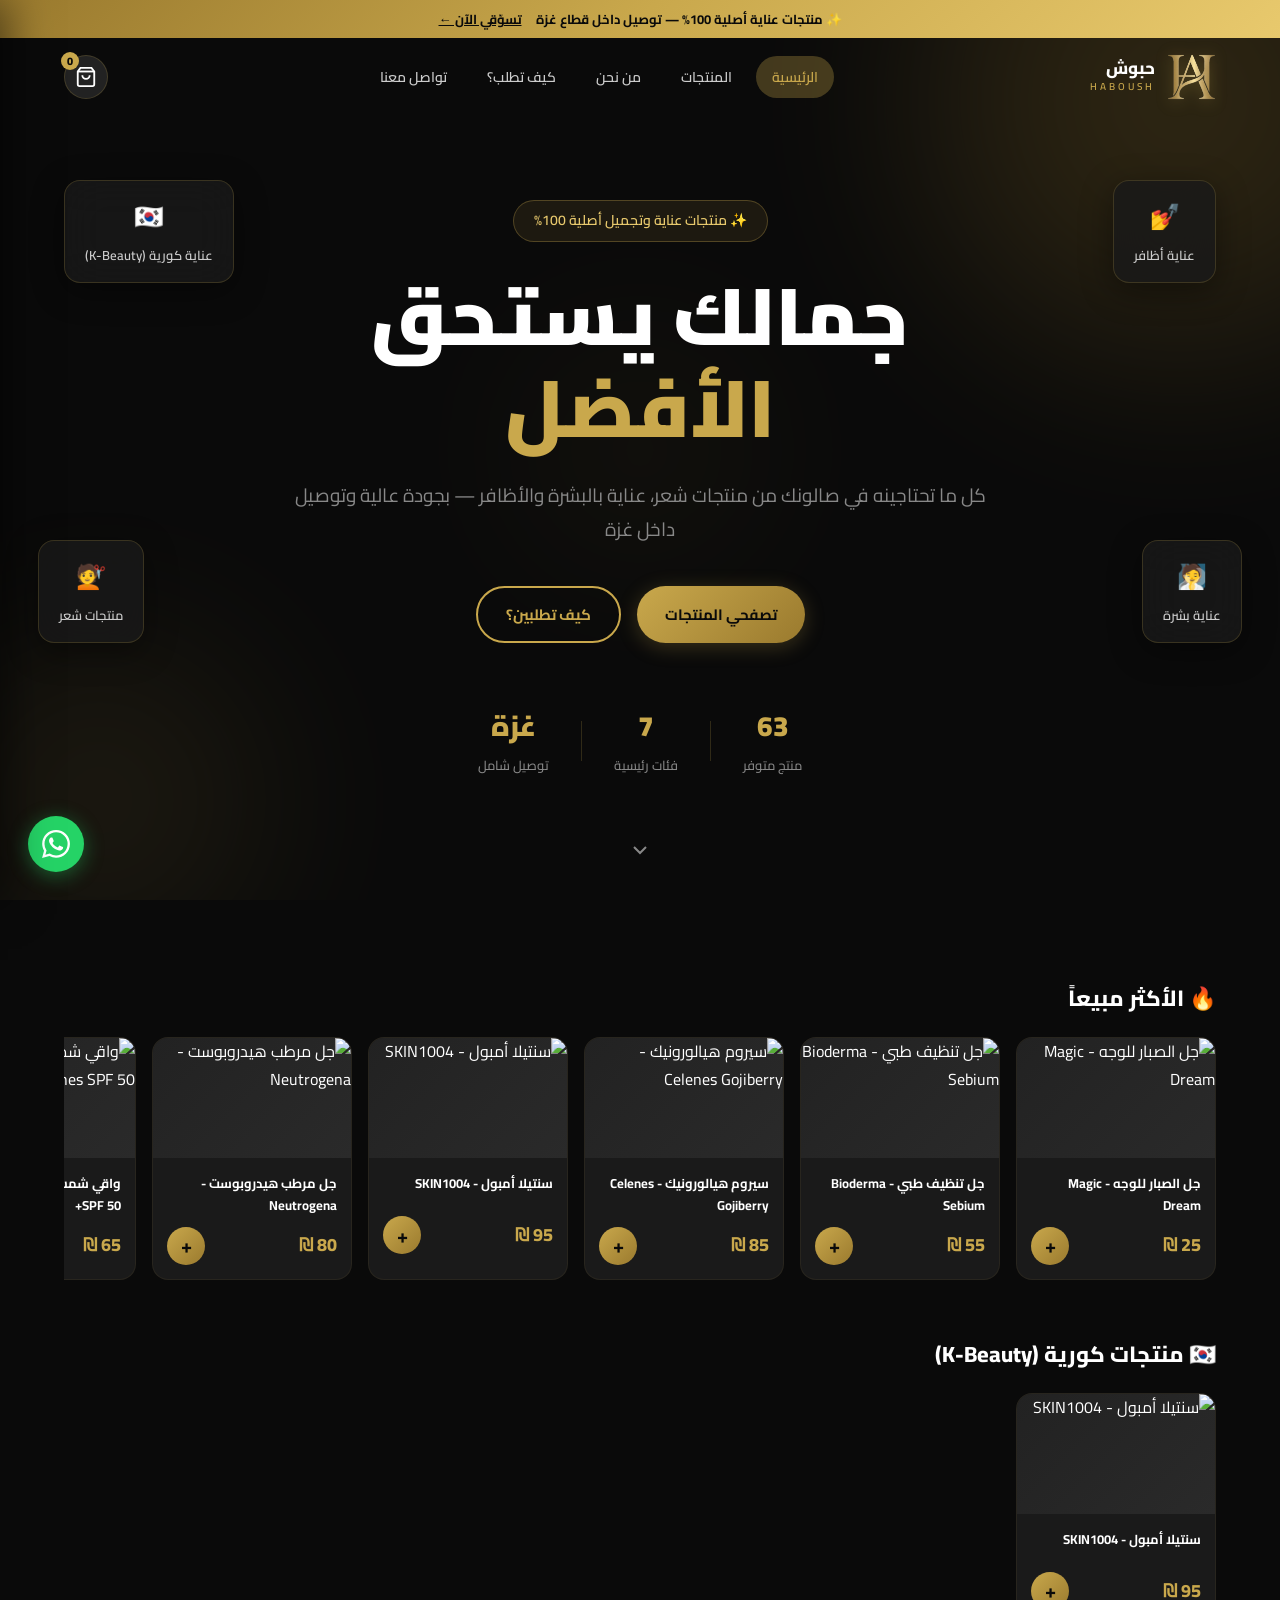
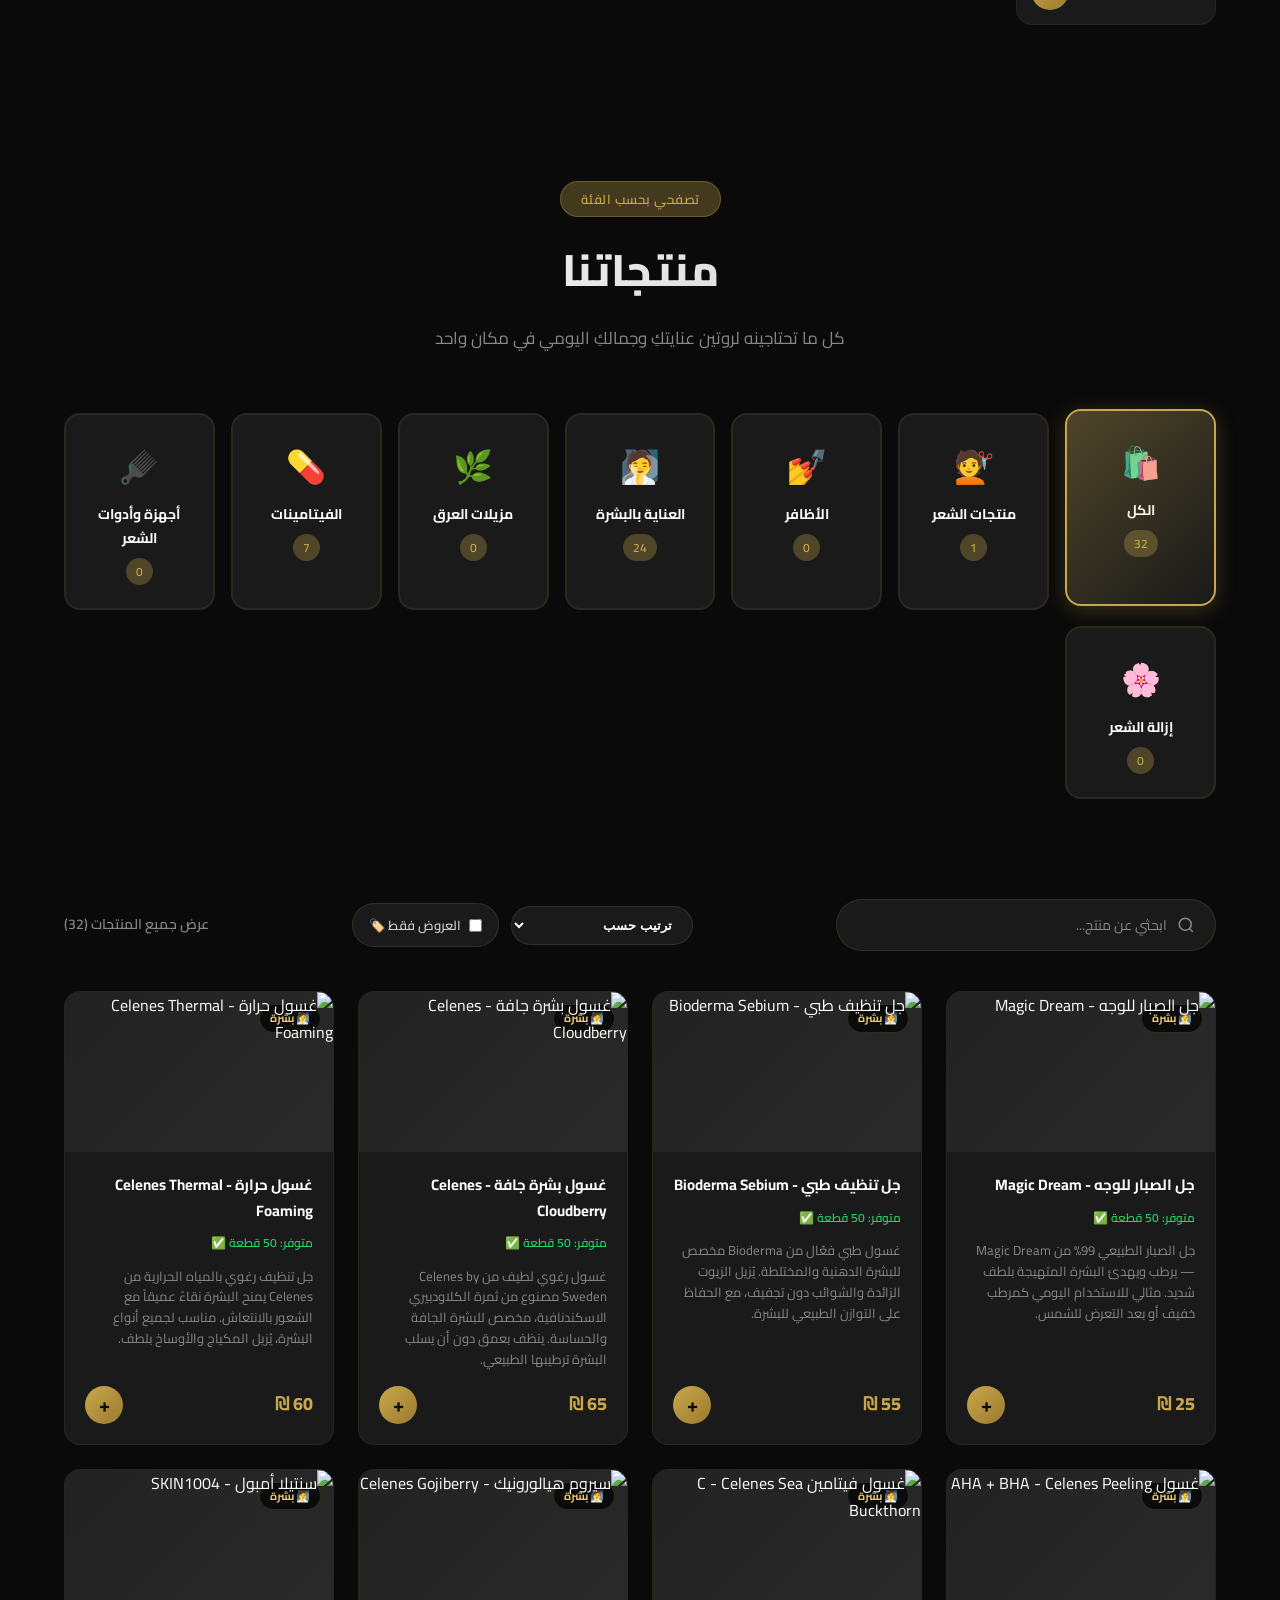
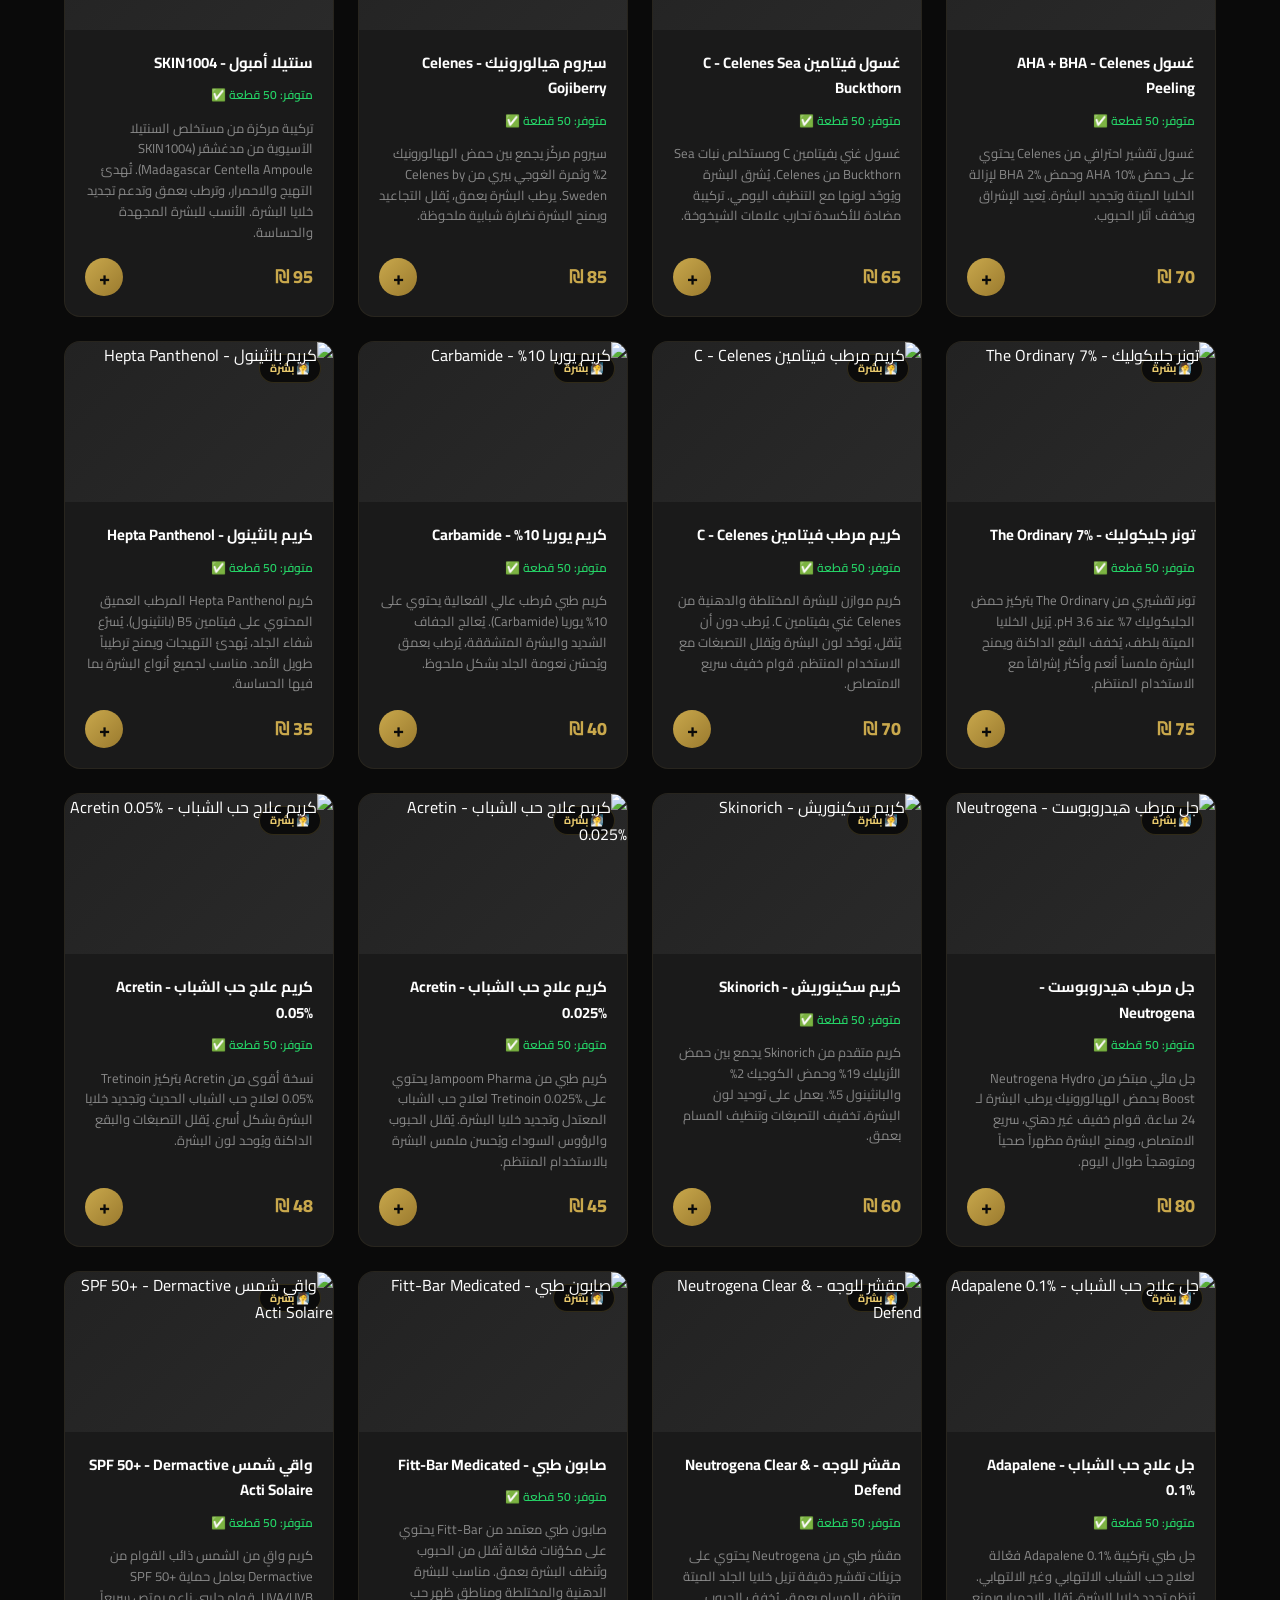
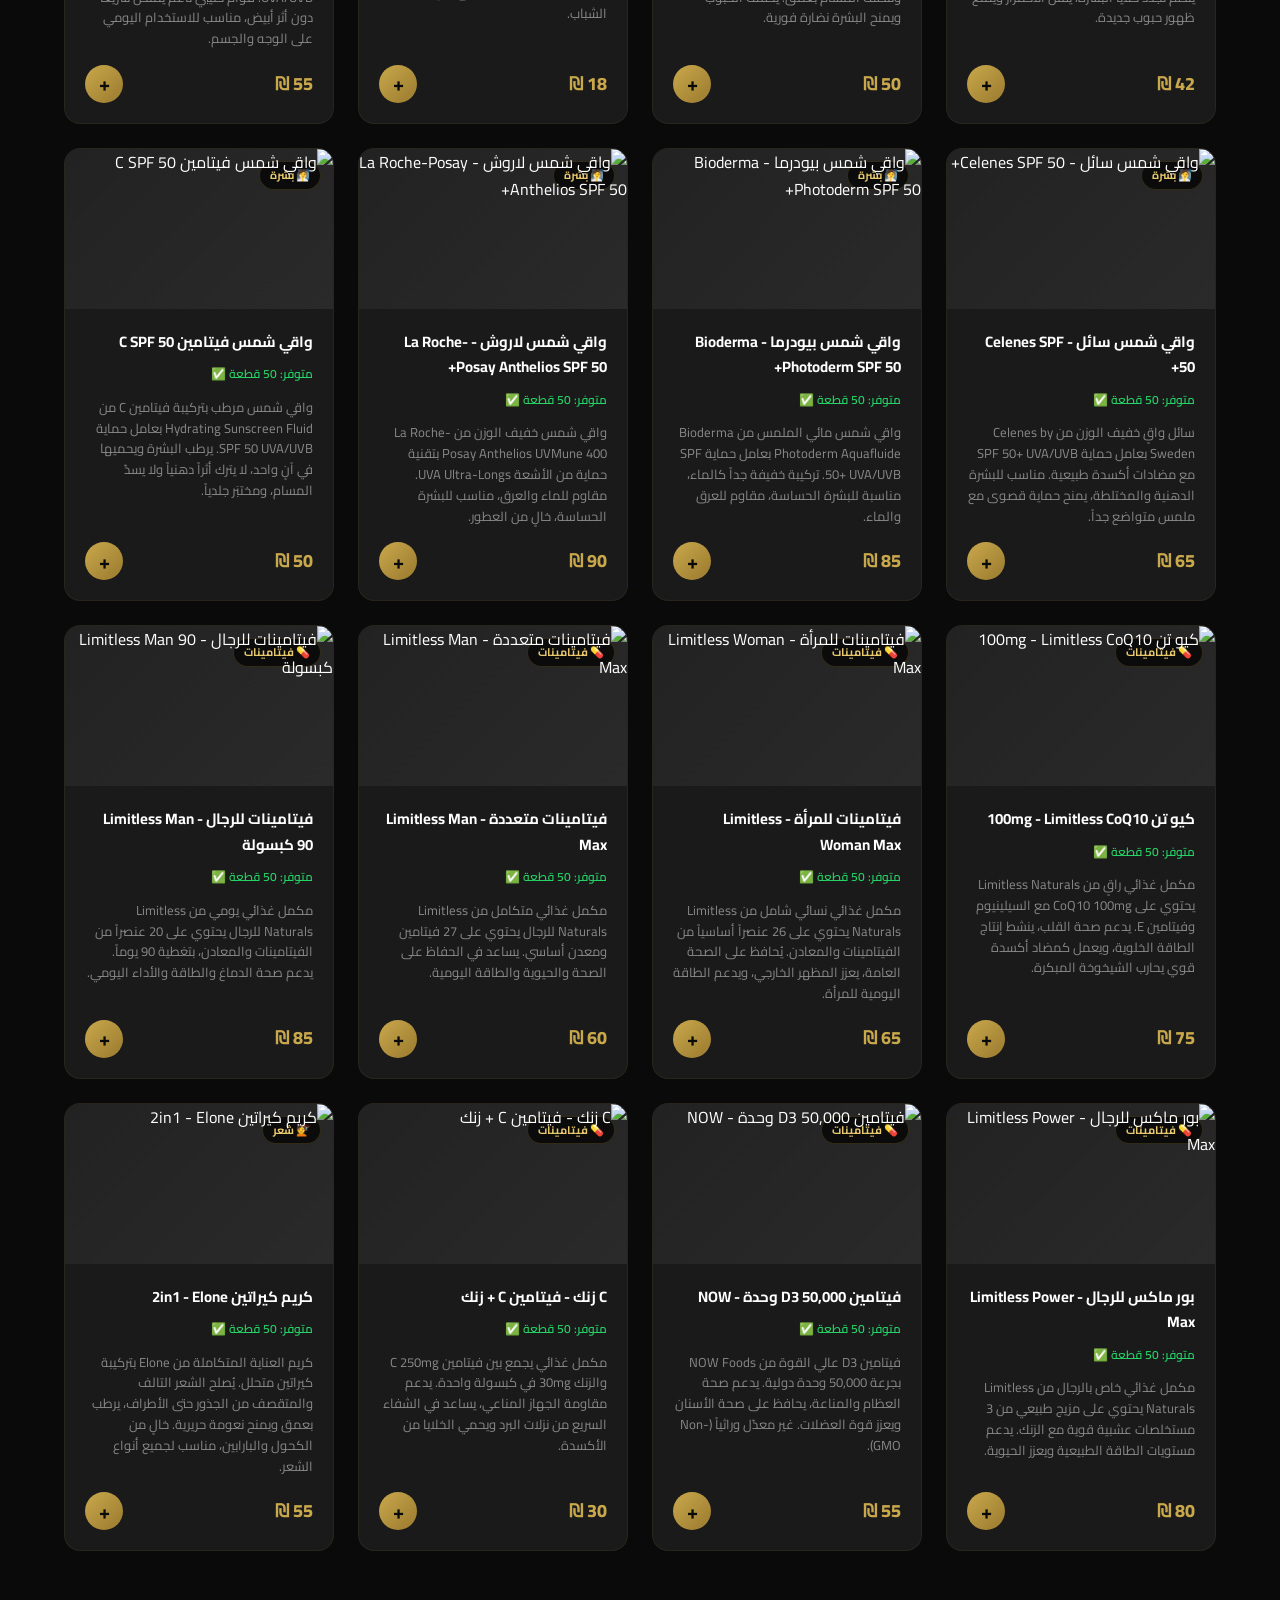
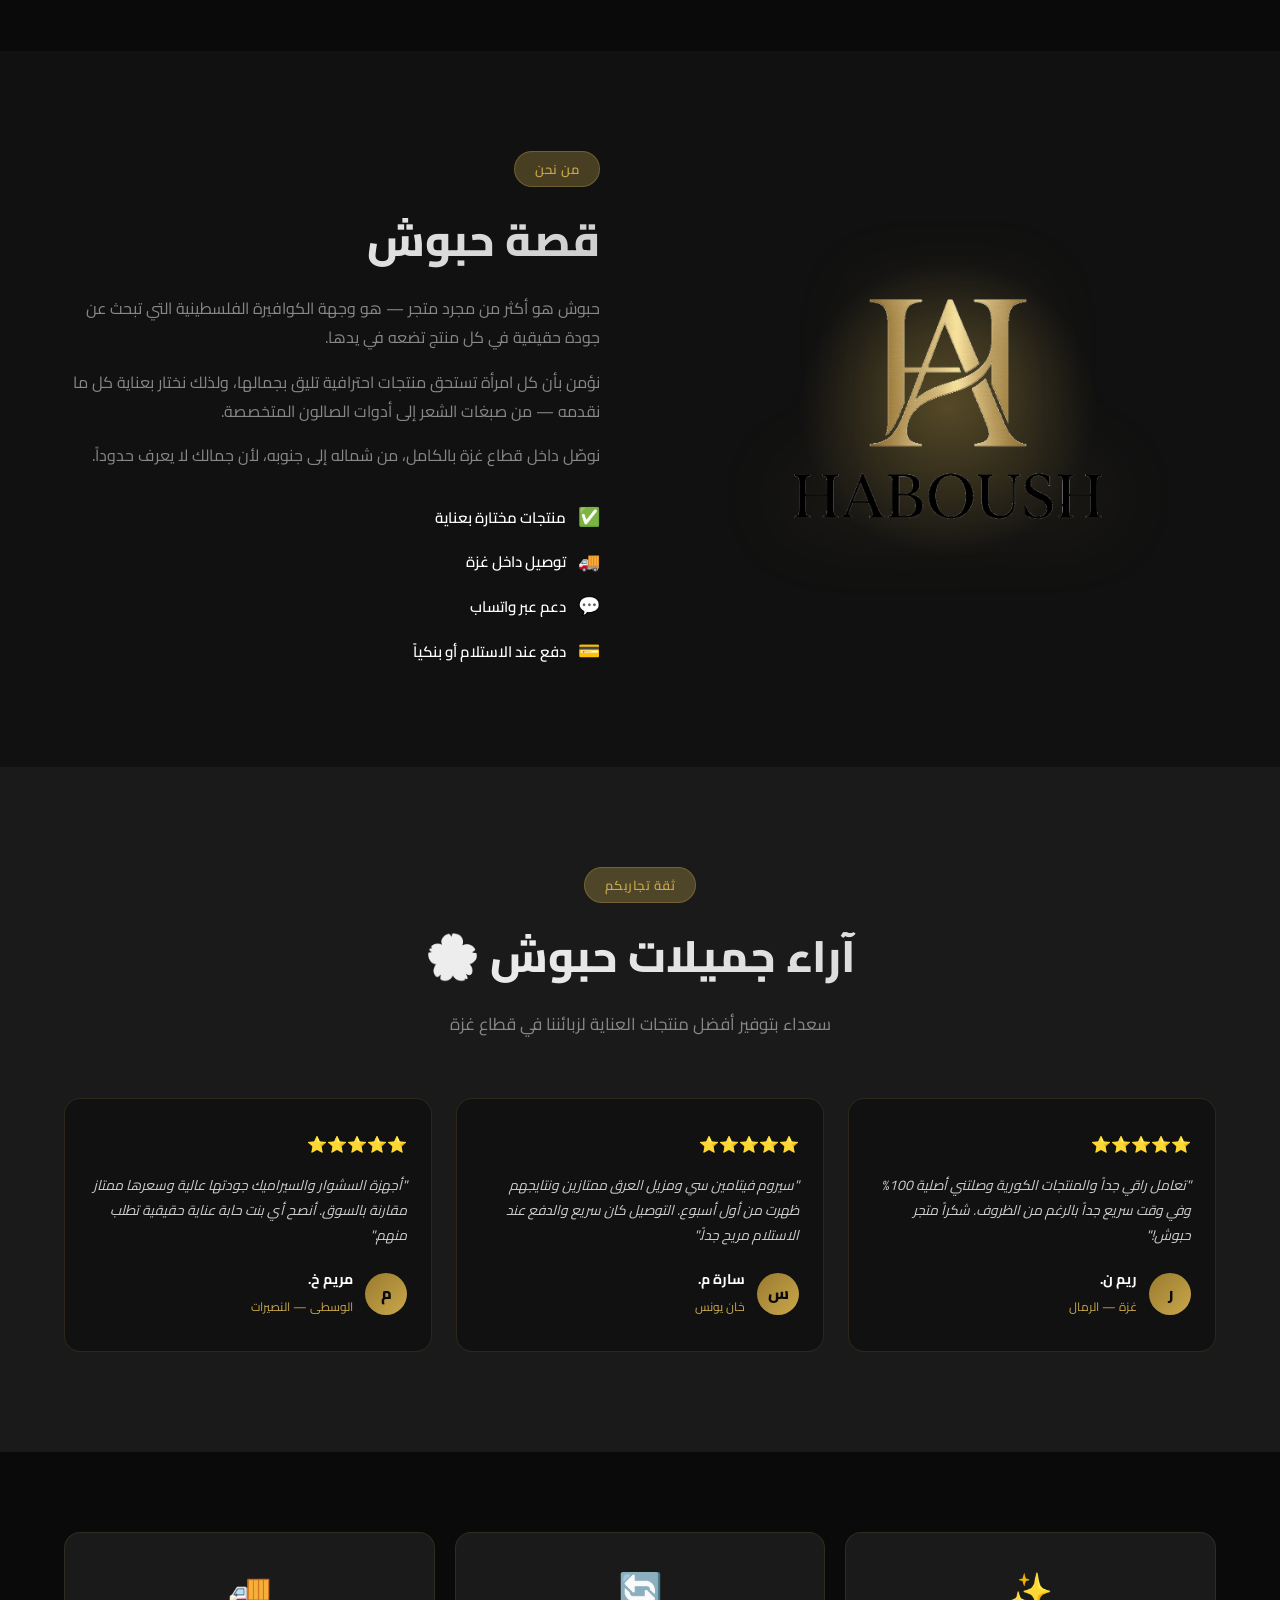
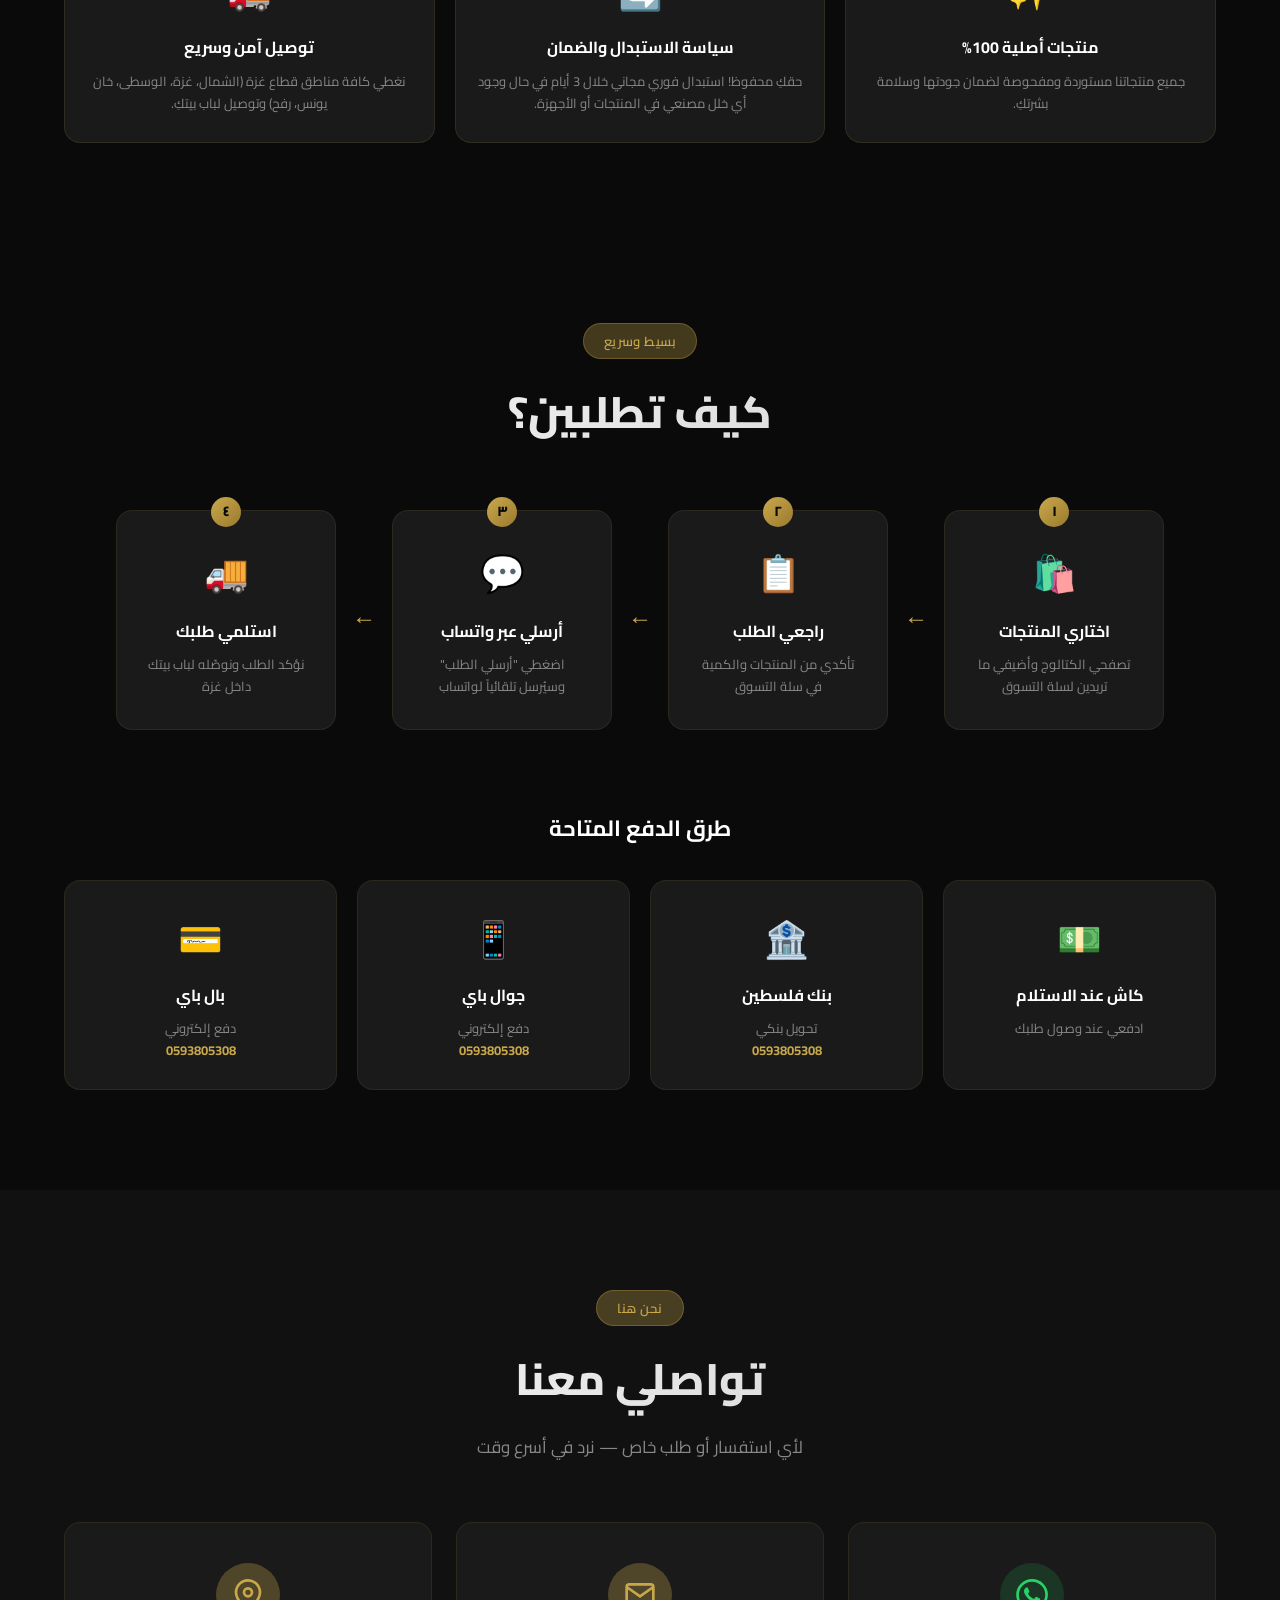
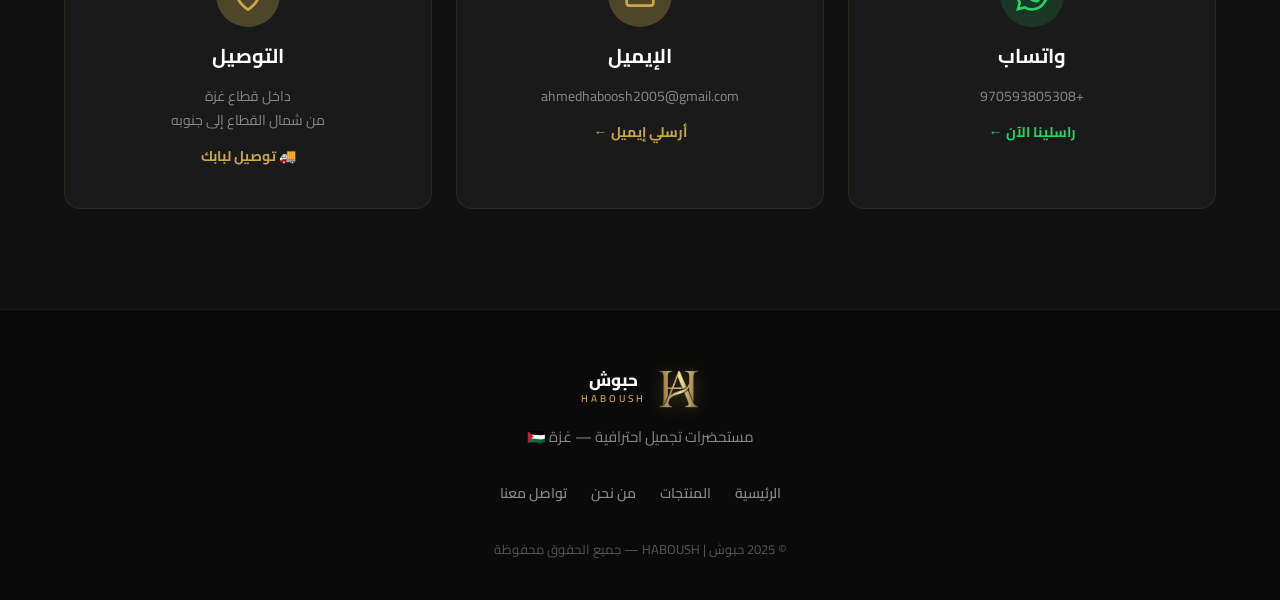
==== commit 7cf97d0d: "Add files via upload" ====
--- a/index.html
+++ b/index.html
@@ -3,8 +3,34 @@
 <head>
   <meta charset="UTF-8" />
   <meta name="viewport" content="width=device-width, initial-scale=1.0" />
-  <title>حبوش | HABOUSH — مستحضرات تجميل احترافية</title>
-  <meta name="description" content="حبوش - متجر مستحضرات التجميل الاحترافي في غزة. منتجات شعر، مكياج، عناية بالبشرة والأظافر لصالونات التجميل." />
+  <title>حبوش | HABOUSH — منتجات عناية وتجميل أصلية</title>
+  <meta name="description" content="حبوش - متجر متخصص في العناية بالبشرة والشعر ومنتجات الكي-بيوتي الكورية في غزة. منتجات أصلية 100% مع توصيل داخل غزة." />
+  <meta name="keywords" content="حبوش, HABOUSH, عناية بالبشرة, عناية بالشعر, منتجات كورية, K-Beauty غزة, مزيل عرق, فيتامينات, تجميل غزة, صبغات شعر, متجر تجميل فلسطين" />
+  <meta name="author" content="حبوش | HABOUSH" />
+
+  <!-- Open Graph / WhatsApp / Facebook -->
+  <meta property="og:type" content="website" />
+  <meta property="og:title" content="حبوش | HABOUSH — منتجات عناية وتجميل أصلية في غزة 🌸" />
+  <meta property="og:description" content="تسوقي أحدث منتجات العناية بالبشرة، الشعر، المنتجات الكورية والفيتامينات مع توصيل مباشر لجميع مناطق قطاع غزة." />
+  <meta property="og:image" content="assets/logo-full.png" />
+  <meta property="og:site_name" content="حبوش HABOUSH" />
+
+  <!-- Structured Data / JSON-LD -->
+  <script type="application/ld+json">
+  {
+    "@context": "https://schema.org",
+    "@type": "Store",
+    "name": "حبوش | HABOUSH",
+    "description": "متجر متخصص في منتجات العناية بالبشرة والشعر والمنتجات الكورية الأصلية في قطاع غزة.",
+    "telephone": "+970593805308",
+    "priceRange": "₪₪",
+    "address": {
+      "@type": "PostalAddress",
+      "addressLocality": "غزة",
+      "addressCountry": "PS"
+    }
+  }
+  </script>
   <link rel="preconnect" href="https://fonts.googleapis.com" />
   <link rel="preconnect" href="https://fonts.gstatic.com" crossorigin />
   <link href="https://fonts.googleapis.com/css2?family=Cairo:wght@300;400;500;600;700;800;900&family=Playfair+Display:ital,wght@0,400;0,700;1,400&display=swap" rel="stylesheet" />
@@ -12,13 +38,17 @@
 </head>
 <body>
 
+  <!-- ===== ANNOUNCEMENT BANNER ===== -->
+  <div class="announcement-bar">
+    <p>✨ منتجات عناية أصلية 100% — توصيل داخل قطاع غزة</p>
+    <a href="#categories" class="announcement-cta">تسوّقي الآن ←</a>
+  </div>
+
   <!-- ===== HEADER ===== -->
   <header id="header">
     <nav class="nav-container">
       <div class="logo" id="logo-btn">
-        <div class="logo-mark">
-          <span class="logo-a">A</span><span class="logo-h">H</span>
-        </div>
+        <img src="assets/logo-mark.png" alt="حبوش HABOUSH" class="logo-mark-img" />
         <div class="logo-text">
           <span class="brand-ar">حبوش</span>
           <span class="brand-en">HABOUSH</span>
@@ -53,13 +83,13 @@
       <div class="hero-orb orb-3"></div>
     </div>
     <div class="hero-content">
-      <div class="hero-badge">✨ مستحضرات احترافية للصالونات</div>
+      <div class="hero-badge">✨ منتجات عناية وتجميل أصلية 100%</div>
       <h1 class="hero-title">
         جمالك يستحق
         <span class="gold-text">الأفضل</span>
       </h1>
       <p class="hero-subtitle">
-        كل ما تحتاجينه في صالونك من منتجات شعر، مكياج،
+        كل ما تحتاجينه في صالونك من منتجات شعر،
         عناية بالبشرة والأظافر — بجودة عالية وتوصيل داخل غزة
       </p>
       <div class="hero-actions">
@@ -68,12 +98,12 @@
       </div>
       <div class="hero-stats">
         <div class="stat">
-          <span class="stat-num">70+</span>
+          <span class="stat-num">63</span>
           <span class="stat-label">منتج متوفر</span>
         </div>
         <div class="stat-divider"></div>
         <div class="stat">
-          <span class="stat-num">6</span>
+          <span class="stat-num">7</span>
           <span class="stat-label">فئات رئيسية</span>
         </div>
         <div class="stat-divider"></div>
@@ -85,8 +115,8 @@
     </div>
     <div class="hero-visual">
       <div class="hero-card floating">
-        <div class="hero-card-icon">💄</div>
-        <p>مكياج احترافي</p>
+        <div class="hero-card-icon">🇰🇷</div>
+        <p>عناية كورية (K-Beauty)</p>
       </div>
       <div class="hero-card floating delay-1">
         <div class="hero-card-icon">💇</div>
@@ -106,24 +136,57 @@
     </a>
   </section>
 
+  <!-- ===== HIGHLIGHT SECTIONS ===== -->
+  <section class="highlights-section">
+    <div class="container">
+      <div class="highlight-row" id="row-bestseller">
+        <div class="highlight-row-header">
+          <h2 class="highlight-title">🔥 الأكثر مبيعاً</h2>
+        </div>
+        <div class="highlight-scroll" id="bestseller-scroll"></div>
+      </div>
+
+      <div class="highlight-row" id="row-new">
+        <div class="highlight-row-header">
+          <h2 class="highlight-title">✨ أحدث المنتجات</h2>
+        </div>
+        <div class="highlight-scroll" id="new-scroll"></div>
+      </div>
+
+      <div class="highlight-row" id="row-offer">
+        <div class="highlight-row-header">
+          <h2 class="highlight-title">🏷️ العروض</h2>
+        </div>
+        <div class="highlight-scroll" id="offer-scroll"></div>
+      </div>
+
+      <div class="highlight-row" id="row-korean">
+        <div class="highlight-row-header">
+          <h2 class="highlight-title">🇰🇷 منتجات كورية (K-Beauty)</h2>
+        </div>
+        <div class="highlight-scroll" id="korean-scroll"></div>
+      </div>
+    </div>
+  </section>
+
   <!-- ===== CATEGORIES ===== -->
   <section id="categories" class="categories-section">
     <div class="container">
       <div class="section-header">
         <span class="section-badge">تصفحي بحسب الفئة</span>
         <h2 class="section-title">منتجاتنا</h2>
-        <p class="section-subtitle">كل ما يحتاجه الصالون الاحترافي في مكان واحد</p>
+        <p class="section-subtitle">كل ما تحتاجينه لروتين عنايتكِ وجمالكِ اليومي في مكان واحد</p>
       </div>
       <div class="categories-grid">
         <div class="category-card active" data-category="all" id="cat-all">
           <div class="cat-icon">🛍️</div>
           <h3>الكل</h3>
-          <span class="cat-count" id="count-all">70+</span>
+          <span class="cat-count" id="count-all">63</span>
         </div>
         <div class="category-card" data-category="hair" id="cat-hair">
           <div class="cat-icon">💇</div>
           <h3>منتجات الشعر</h3>
-          <span class="cat-count" id="count-hair">30+</span>
+          <span class="cat-count" id="count-hair">18</span>
         </div>
         <div class="category-card" data-category="nails" id="cat-nails">
           <div class="cat-icon">💅</div>
@@ -133,17 +196,22 @@
         <div class="category-card" data-category="skin" id="cat-skin">
           <div class="cat-icon">🧖</div>
           <h3>العناية بالبشرة</h3>
-          <span class="cat-count" id="count-skin">10</span>
-        </div>
-        <div class="category-card" data-category="makeup" id="cat-makeup">
-          <div class="cat-icon">💄</div>
-          <h3>المكياج</h3>
-          <span class="cat-count" id="count-makeup">14</span>
+          <span class="cat-count" id="count-skin">8</span>
+        </div>
+        <div class="category-card" data-category="deodorant" id="cat-deodorant">
+          <div class="cat-icon">🌿</div>
+          <h3>مزيلات العرق</h3>
+          <span class="cat-count" id="count-deodorant">6</span>
+        </div>
+        <div class="category-card" data-category="vitamins" id="cat-vitamins">
+          <div class="cat-icon">💊</div>
+          <h3>الفيتامينات</h3>
+          <span class="cat-count" id="count-vitamins">6</span>
         </div>
         <div class="category-card" data-category="tools" id="cat-tools">
           <div class="cat-icon">🪮</div>
-          <h3>أدوات الصالون</h3>
-          <span class="cat-count" id="count-tools">15</span>
+          <h3>أجهزة وأدوات الشعر</h3>
+          <span class="cat-count" id="count-tools">13</span>
         </div>
         <div class="category-card" data-category="removal" id="cat-removal">
           <div class="cat-icon">🌸</div>
@@ -162,6 +230,17 @@
           <svg width="18" height="18" viewBox="0 0 24 24" fill="none" stroke="currentColor" stroke-width="2"><circle cx="11" cy="11" r="8"/><line x1="21" y1="21" x2="16.65" y2="16.65"/></svg>
           <input type="text" id="search-input" placeholder="ابحثي عن منتج..." />
         </div>
+        <div class="filter-controls">
+          <select id="sort-select" class="filter-select">
+            <option value="default">ترتيب حسب</option>
+            <option value="price-asc">السعر: من الأقل للأعلى</option>
+            <option value="price-desc">السعر: من الأعلى للأقل</option>
+          </select>
+          <label class="filter-checkbox">
+            <input type="checkbox" id="offers-only-checkbox" />
+            <span>العروض فقط 🏷️</span>
+          </label>
+        </div>
         <span class="products-count" id="products-count">عرض جميع المنتجات</span>
       </div>
       <div class="products-grid" id="products-grid">
@@ -178,7 +257,7 @@
   <section id="about" class="about-section">
     <div class="container about-grid">
       <div class="about-visual">
-        <img src="assets/logo.jpg" alt="حبوش" class="about-logo-img" style="max-width: 280px; border-radius: var(--radius); box-shadow: var(--shadow-gold);" />
+        <img src="assets/logo-full.png" alt="حبوش HABOUSH" class="about-logo-img" loading="lazy" />
         <div class="about-glow"></div>
       </div>
       <div class="about-content">
@@ -215,6 +294,75 @@
     </div>
   </section>
 
+  <!-- ===== TESTIMONIALS ===== -->
+  <section id="testimonials" class="testimonials-section">
+    <div class="container">
+      <div class="section-header">
+        <span class="section-badge">ثقة تجاربكم</span>
+        <h2 class="section-title">آراء جميلات حبوش 🌸</h2>
+        <p class="section-subtitle">سعداء بتوفير أفضل منتجات العناية لزبائننا في قطاع غزة</p>
+      </div>
+      <div class="testimonials-grid">
+        <div class="testimonial-card">
+          <div class="testimonial-stars">⭐⭐⭐⭐⭐</div>
+          <p class="testimonial-quote">"تعامل راقي جداً والمنتجات الكورية وصلتني أصلية 100% وفي وقت سريع جداً بالرغم من الظروف. شكراً متجر حبوش!"</p>
+          <div class="testimonial-user">
+            <div class="avatar-placeholder">ر</div>
+            <div class="user-info">
+              <h4>ريم ن.</h4>
+              <span>غزة — الرمال</span>
+            </div>
+          </div>
+        </div>
+        <div class="testimonial-card">
+          <div class="testimonial-stars">⭐⭐⭐⭐⭐</div>
+          <p class="testimonial-quote">"سيروم فيتامين سي ومزيل العرق ممتازين ونتايجهم ظهرت من أول أسبوع. التوصيل كان سريع والدفع عند الاستلام مريح جداً."</p>
+          <div class="testimonial-user">
+            <div class="avatar-placeholder">س</div>
+            <div class="user-info">
+              <h4>سارة م.</h4>
+              <span>خان يونس</span>
+            </div>
+          </div>
+        </div>
+        <div class="testimonial-card">
+          <div class="testimonial-stars">⭐⭐⭐⭐⭐</div>
+          <p class="testimonial-quote">"أجهزة السشوار والسيراميك جودتها عالية وسعرها ممتاز مقارنة بالسوق. أنصح أي بنت حابة عناية حقيقية تطلب منهم."</p>
+          <div class="testimonial-user">
+            <div class="avatar-placeholder">م</div>
+            <div class="user-info">
+              <h4>مريم خ.</h4>
+              <span>الوسطى — النصيرات</span>
+            </div>
+          </div>
+        </div>
+      </div>
+    </div>
+  </section>
+
+  <!-- ===== POLICIES & GUARANTEE ===== -->
+  <section class="policy-section">
+    <div class="container">
+      <div class="policy-grid">
+        <div class="policy-card">
+          <div class="policy-icon">✨</div>
+          <h3>منتجات أصلية 100%</h3>
+          <p>جميع منتجاتنا مستوردة ومفحوصة لضمان جودتها وسلامة بشرتكِ.</p>
+        </div>
+        <div class="policy-card">
+          <div class="policy-icon">🔄</div>
+          <h3>سياسة الاستبدال والضمان</h3>
+          <p>حقكِ محفوظ! استبدال فوري مجاني خلال 3 أيام في حال وجود أي خلل مصنعي في المنتجات أو الأجهزة.</p>
+        </div>
+        <div class="policy-card">
+          <div class="policy-icon">🚚</div>
+          <h3>توصيل آمن وسريع</h3>
+          <p>نغطي كافة مناطق قطاع غزة (الشمال، غزة، الوسطى، خان يونس، رفح) وتوصيل لباب بيتكِ.</p>
+        </div>
+      </div>
+    </div>
+  </section>
+
   <!-- ===== HOW TO ORDER ===== -->
   <section id="how-to-order" class="order-section">
     <div class="container">
@@ -321,9 +469,7 @@
   <footer class="footer">
     <div class="container">
       <div class="footer-logo">
-        <div class="logo-mark small">
-          <span class="logo-a">A</span><span class="logo-h">H</span>
-        </div>
+        <img src="assets/logo-mark.png" alt="حبوش HABOUSH" class="logo-mark-img small" />
         <div class="logo-text">
           <span class="brand-ar">حبوش</span>
           <span class="brand-en">HABOUSH</span>
@@ -359,6 +505,43 @@
         <span>المجموع:</span>
         <span class="total-price" id="total-price">0 ₪</span>
       </div>
+
+      <div class="payment-select" id="payment-select">
+        <p class="payment-select-label">طريقة الدفع</p>
+        <div class="payment-options">
+          <label class="payment-option">
+            <input type="radio" name="payment-method" value="cash" checked />
+            <span class="payment-option-icon">💵</span>
+            <span>كاش عند الاستلام</span>
+          </label>
+          <label class="payment-option">
+            <input type="radio" name="payment-method" value="bank" />
+            <span class="payment-option-icon">🏦</span>
+            <span>بنك فلسطين</span>
+          </label>
+          <label class="payment-option">
+            <input type="radio" name="payment-method" value="jawwalpay" />
+            <span class="payment-option-icon">📱</span>
+            <span>جوال باي</span>
+          </label>
+          <label class="payment-option">
+            <input type="radio" name="payment-method" value="palpay" />
+            <span class="payment-option-icon">💳</span>
+            <span>بال باي</span>
+          </label>
+        </div>
+
+        <div class="payment-instant-box hidden" id="payment-instant-box">
+          <p class="payment-instant-text">
+            حوّلي المبلغ (<span id="payment-instant-total">0 ₪</span>) على الرقم:
+            <strong id="payment-instant-number">0593805308</strong>
+          </p>
+          <label class="payment-ref-label" for="payment-ref-input">رقم/مرجع عملية التحويل *</label>
+          <input type="text" id="payment-ref-input" class="payment-ref-input" placeholder="مثال: 123456" />
+          <p class="payment-instant-hint">بعد التحويل، اكتبي رقم العملية هون حتى نأكد طلبك بسرعة ✅</p>
+        </div>
+      </div>
+
       <p class="cart-note">* سيتم التواصل معك لتأكيد سعر التوصيل</p>
       <button class="btn btn-whatsapp" id="whatsapp-order-btn">
         <svg viewBox="0 0 24 24" fill="currentColor" width="20" height="20"><path d="M17.472 14.382c-.297-.149-1.758-.867-2.03-.967-.273-.099-.471-.148-.67.15-.197.297-.767.966-.94 1.164-.173.199-.347.223-.644.075-.297-.15-1.255-.463-2.39-1.475-.883-.788-1.48-1.761-1.653-2.059-.173-.297-.018-.458.13-.606.134-.133.298-.347.446-.52.149-.174.198-.298.298-.497.099-.198.05-.371-.025-.52-.075-.149-.669-1.612-.916-2.207-.242-.579-.487-.5-.669-.51-.173-.008-.371-.01-.57-.01-.198 0-.52.074-.792.372-.272.297-1.04 1.016-1.04 2.479 0 1.462 1.065 2.875 1.213 3.074.149.198 2.096 3.2 5.077 4.487.709.306 1.262.489 1.694.625.712.227 1.36.195 1.871.118.571-.085 1.758-.719 2.006-1.413.248-.694.248-1.289.173-1.413-.074-.124-.272-.198-.57-.347m-5.421 7.403h-.004a9.87 9.87 0 01-5.031-1.378l-.361-.214-3.741.982.998-3.648-.235-.374a9.86 9.86 0 01-1.51-5.26c.001-5.45 4.436-9.884 9.888-9.884 2.64 0 5.122 1.03 6.988 2.898a9.825 9.825 0 012.893 6.994c-.003 5.45-4.437 9.884-9.885 9.884m8.413-18.297A11.815 11.815 0 0012.05 0C5.495 0 .16 5.335.157 11.892c0 2.096.547 4.142 1.588 5.945L.057 24l6.305-1.654a11.882 11.882 0 005.683 1.448h.005c6.554 0 11.89-5.335 11.893-11.893a11.821 11.821 0 00-3.48-8.413Z"/></svg>
@@ -373,12 +556,15 @@
       <button class="modal-close" id="modal-close" aria-label="إغلاق">✕</button>
       <div class="modal-body">
         <div class="modal-visual">
-          <span class="modal-emoji" id="modal-emoji">💄</span>
+          <span class="modal-emoji" id="modal-emoji">🧴</span>
         </div>
         <div class="modal-info">
-          <span class="modal-badge" id="modal-category">مكياج</span>
+          <span class="modal-badge" id="modal-category">عناية</span>
           <h2 class="modal-title" id="modal-title">اسم المنتج</h2>
           <p class="modal-desc" id="modal-desc">وصف تفصيلي للمنتج ومميزاته وطريقة استخدامه.</p>
+
+          <div class="modal-details" id="modal-details"></div>
+
           <div class="modal-footer-row">
             <span class="modal-price" id="modal-price">0 ₪</span>
             <button class="btn btn-primary" id="modal-add-btn">أضيفي للسلة 🛍️</button>
--- a/style.css
+++ b/style.css
@@ -136,9 +136,32 @@
 /* ========================
    HEADER
    ======================== */
+/* ---- ANNOUNCEMENT BANNER ---- */
+.announcement-bar {
+  position: fixed;
+  top: 0; left: 0; right: 0;
+  height: 38px;
+  z-index: 1001;
+  background: linear-gradient(135deg, var(--gold-dark), var(--gold), var(--gold-light));
+  color: var(--black);
+  display: flex;
+  align-items: center;
+  justify-content: center;
+  gap: 14px;
+  font-size: 13px;
+  font-weight: 700;
+  padding: 0 16px;
+}
+.announcement-cta {
+  text-decoration: underline;
+  white-space: nowrap;
+  transition: var(--transition);
+}
+.announcement-cta:hover { opacity: 0.75; }
+
 #header {
   position: fixed;
-  top: 0; left: 0; right: 0;
+  top: 38px; left: 0; right: 0;
   z-index: 1000;
   padding: 16px 0;
   transition: var(--transition);
@@ -166,22 +189,13 @@
   gap: 12px;
   cursor: pointer;
 }
-.logo-mark {
-  width: 46px; height: 46px;
-  background: linear-gradient(135deg, var(--gold-dark), var(--gold), var(--gold-light));
-  border-radius: 12px;
-  display: flex;
-  align-items: center;
-  justify-content: center;
-  font-weight: 900;
-  font-size: 16px;
-  letter-spacing: -1px;
-  box-shadow: var(--shadow-gold);
+.logo-mark-img {
+  height: 46px;
+  width: auto;
   flex-shrink: 0;
-}
-.logo-mark .logo-a { color: var(--black); }
-.logo-mark .logo-h { color: rgba(0,0,0,0.6); }
-.logo-mark.small { width: 38px; height: 38px; font-size: 13px; }
+  filter: drop-shadow(0 2px 8px var(--gold-glow));
+}
+.logo-mark-img.small { height: 38px; }
 .logo-text { display: flex; flex-direction: column; }
 .brand-ar { font-size: 17px; font-weight: 800; color: var(--white); line-height: 1.1; }
 .brand-en { font-size: 10px; font-weight: 600; color: var(--gold); letter-spacing: 3px; }
@@ -259,7 +273,7 @@
   flex-direction: column;
   align-items: center;
   justify-content: center;
-  padding: 120px 24px 80px;
+  padding: 158px 24px 80px;
   position: relative;
   overflow: hidden;
   text-align: center;
@@ -409,6 +423,70 @@
    CATEGORIES
    ======================== */
 .categories-section { padding: 100px 0 60px; }
+
+/* ========================
+   HIGHLIGHT SECTIONS (bestsellers/new/offers/korean)
+   ======================== */
+.highlights-section { padding: 80px 0 0; }
+.highlight-row { margin-bottom: 48px; }
+.highlight-row.hidden { display: none; }
+.highlight-row-header { margin-bottom: 20px; }
+.highlight-title { font-size: 22px; font-weight: 800; color: var(--white); }
+.highlight-scroll {
+  display: flex;
+  gap: 16px;
+  overflow-x: auto;
+  padding-bottom: 8px;
+  scroll-snap-type: x proximity;
+}
+.highlight-scroll::-webkit-scrollbar { height: 6px; }
+.highlight-card {
+  flex: 0 0 200px;
+  scroll-snap-align: start;
+  background: var(--dark-2);
+  border: 1px solid rgba(201,168,76,0.08);
+  border-radius: var(--radius);
+  overflow: hidden;
+  cursor: pointer;
+  transition: var(--transition);
+  display: flex;
+  flex-direction: column;
+}
+.highlight-card:hover {
+  transform: translateY(-4px);
+  border-color: rgba(201,168,76,0.3);
+  box-shadow: var(--shadow-gold);
+}
+.highlight-card .product-emoji-wrap { height: 120px; position: relative; }
+.highlight-card .product-emoji { font-size: 40px; }
+.highlight-card .product-info { padding: 14px; }
+.highlight-card .product-name {
+  font-size: 13px;
+  margin-bottom: 10px;
+  display: -webkit-box;
+  -webkit-line-clamp: 2;
+  -webkit-box-orient: vertical;
+  overflow: hidden;
+  min-height: 34px;
+}
+.product-badge-offer {
+  position: absolute;
+  top: 10px;
+  left: 10px;
+  background: var(--green);
+  color: white;
+  font-size: 10px;
+  font-weight: 800;
+  padding: 3px 9px;
+  border-radius: 50px;
+}
+.old-price {
+  text-decoration: line-through;
+  color: var(--gray);
+  font-weight: 500;
+  font-size: 0.85em;
+  margin-left: 4px;
+}
 .categories-grid {
   display: grid;
   grid-template-columns: repeat(auto-fit, minmax(140px, 1fr));
@@ -488,6 +566,39 @@
   width: 100%;
 }
 .search-box input::placeholder { color: var(--gray); }
+.filter-controls {
+  display: flex;
+  align-items: center;
+  gap: 12px;
+  flex-wrap: wrap;
+}
+.filter-select {
+  background: var(--dark-2);
+  border: 1px solid rgba(201,168,76,0.15);
+  border-radius: 50px;
+  padding: 10px 16px;
+  color: var(--white);
+  font-size: 13px;
+  font-weight: 600;
+  outline: none;
+  cursor: pointer;
+  transition: var(--transition);
+}
+.filter-select:focus, .filter-select:hover { border-color: var(--gold); }
+.filter-checkbox {
+  display: flex;
+  align-items: center;
+  gap: 8px;
+  font-size: 13px;
+  font-weight: 600;
+  color: var(--gray-light);
+  cursor: pointer;
+  background: var(--dark-2);
+  border: 1px solid rgba(201,168,76,0.15);
+  border-radius: 50px;
+  padding: 10px 16px;
+}
+.filter-checkbox input { accent-color: var(--gold); cursor: pointer; }
 .products-count { font-size: 14px; color: var(--gray); font-weight: 600; }
 .products-grid {
   display: grid;
@@ -653,6 +764,14 @@
   text-shadow: none;
   filter: drop-shadow(0 0 40px var(--gold-glow));
 }
+.about-logo-img {
+  max-width: 320px;
+  width: 100%;
+  height: auto;
+  position: relative;
+  z-index: 2;
+  filter: drop-shadow(0 0 40px var(--gold-glow));
+}
 .about-glow {
   position: absolute;
   width: 300px; height: 300px;
@@ -919,6 +1038,84 @@
 }
 .total-price { color: var(--gold); font-size: 20px; }
 .cart-note { font-size: 12px; color: var(--gray); margin-bottom: 16px; }
+
+/* ---- PAYMENT METHOD SELECTOR (in cart) ---- */
+.payment-select { margin-bottom: 16px; }
+.payment-select-label {
+  font-size: 13px;
+  font-weight: 700;
+  color: var(--gray-light);
+  margin-bottom: 10px;
+}
+.payment-options {
+  display: grid;
+  grid-template-columns: 1fr 1fr;
+  gap: 8px;
+  margin-bottom: 4px;
+}
+.payment-option {
+  display: flex;
+  align-items: center;
+  gap: 8px;
+  background: var(--dark-2);
+  border: 1px solid rgba(201,168,76,0.12);
+  border-radius: var(--radius-sm);
+  padding: 10px 12px;
+  font-size: 13px;
+  font-weight: 600;
+  color: var(--gray-light);
+  cursor: pointer;
+  transition: var(--transition);
+}
+.payment-option:has(input:checked) {
+  border-color: var(--gold);
+  background: var(--gold-glow);
+  color: var(--white);
+}
+.payment-option input { accent-color: var(--gold); flex-shrink: 0; }
+.payment-option-icon { font-size: 16px; }
+
+.payment-instant-box {
+  margin-top: 12px;
+  background: var(--dark-2);
+  border: 1px solid rgba(37,211,102,0.3);
+  border-radius: var(--radius-sm);
+  padding: 14px;
+}
+.payment-instant-text {
+  font-size: 13px;
+  color: var(--gray-light);
+  margin-bottom: 12px;
+  line-height: 1.7;
+}
+.payment-instant-text strong { color: var(--gold); font-size: 14px; }
+.payment-ref-label {
+  display: block;
+  font-size: 12px;
+  font-weight: 700;
+  color: var(--gray-light);
+  margin-bottom: 6px;
+}
+.payment-ref-input {
+  width: 100%;
+  background: var(--dark-3);
+  border: 1px solid rgba(201,168,76,0.2);
+  border-radius: var(--radius-sm);
+  padding: 10px 14px;
+  color: var(--white);
+  font-size: 14px;
+  outline: none;
+  transition: var(--transition);
+  margin-bottom: 8px;
+}
+.payment-ref-input:focus { border-color: var(--gold); box-shadow: 0 0 0 3px var(--gold-glow); }
+.payment-ref-input.input-error { border-color: #e05a5a; box-shadow: 0 0 0 3px rgba(224,90,90,0.2); }
+.payment-instant-hint { font-size: 12px; color: var(--gray); }
+.btn-whatsapp:disabled {
+  opacity: 0.5;
+  cursor: not-allowed;
+  transform: none !important;
+}
 
 /* ========================
    TOAST
@@ -968,48 +1165,6 @@
 }
 
 /* ========================
-   RESPONSIVE
-   ======================== */
-@media (max-width: 900px) {
-  .nav-links { display: none; flex-direction: column; gap: 4px; }
-  .nav-links.mobile-open {
-    display: flex;
-    position: fixed;
-    top: 72px; left: 0; right: 0;
-    background: rgba(10,10,10,0.97);
-    backdrop-filter: blur(20px);
-    padding: 20px;
-    border-bottom: 1px solid rgba(201,168,76,0.1);
-    z-index: 999;
-  }
-  .nav-link { padding: 12px 16px; border-radius: var(--radius-sm); }
-  .menu-btn { display: flex; }
-  .hero-card { display: none; }
-  .about-grid { grid-template-columns: 1fr; gap: 40px; }
-  .about-visual { min-height: 200px; }
-  .about-logo-big { font-size: 80px; }
-  .steps-grid { flex-direction: column; align-items: stretch; }
-  .step-arrow { transform: rotate(90deg); align-self: center; }
-  .step-card { max-width: 100%; }
-  .cart-sidebar { width: 100%; }
-}
-@media (max-width: 600px) {
-  .hero { padding: 100px 20px 60px; }
-  .hero-actions { flex-direction: column; align-items: center; }
-  .hero-stats { gap: 16px; }
-  .categories-grid { grid-template-columns: repeat(3, 1fr); gap: 12px; }
-  .products-grid { grid-template-columns: 1fr 1fr; gap: 14px; }
-  .product-emoji { font-size: 40px; }
-  .product-emoji-wrap { height: 120px; }
-  .contact-grid { grid-template-columns: 1fr; }
-  .payment-grid { grid-template-columns: 1fr 1fr; }
-}
-@media (max-width: 400px) {
-  .products-grid { grid-template-columns: 1fr; }
-  .categories-grid { grid-template-columns: repeat(2, 1fr); }
-}
-
-/* ========================
    PRODUCT DETAILS MODAL
    ======================== */
 .modal-overlay {
@@ -1017,6 +1172,7 @@
   inset: 0;
   background: rgba(0,0,0,0.85);
   backdrop-filter: blur(8px);
+  -webkit-backdrop-filter: blur(8px);
   z-index: 3000;
   display: flex;
   align-items: center;
@@ -1025,6 +1181,7 @@
   pointer-events: none;
   transition: var(--transition);
   padding: 20px;
+  overflow-y: auto;
 }
 .modal-overlay.open {
   opacity: 1;
@@ -1041,6 +1198,8 @@
   transform: translateY(30px);
   transition: var(--transition);
   overflow: hidden;
+  max-height: 90vh;
+  overflow-y: auto;
 }
 .modal-overlay.open .modal-content {
   transform: translateY(0);
@@ -1049,8 +1208,8 @@
   position: absolute;
   top: 16px;
   left: 16px;
-  width: 36px;
-  height: 36px;
+  width: 40px;
+  height: 40px;
   border-radius: 50%;
   background: var(--dark-3);
   color: var(--white);
@@ -1062,6 +1221,7 @@
   cursor: pointer;
   z-index: 10;
   transition: var(--transition);
+  -webkit-tap-highlight-color: transparent;
 }
 .modal-close:hover {
   background: var(--gold-glow);
@@ -1123,6 +1283,35 @@
   line-height: 1.8;
   margin-bottom: 24px;
 }
+.modal-details {
+  display: flex;
+  flex-direction: column;
+  gap: 10px;
+  margin-bottom: 24px;
+}
+.modal-details:empty { display: none; margin-bottom: 0; }
+.modal-detail-row {
+  display: flex;
+  justify-content: space-between;
+  align-items: flex-start;
+  gap: 12px;
+  padding: 10px 14px;
+  background: var(--dark-3);
+  border-radius: var(--radius-sm);
+  border: 1px solid rgba(201,168,76,0.08);
+}
+.modal-detail-label {
+  font-size: 12px;
+  font-weight: 700;
+  color: var(--gray);
+  flex-shrink: 0;
+}
+.modal-detail-value {
+  font-size: 13px;
+  color: var(--gray-light);
+  text-align: left;
+  line-height: 1.6;
+}
 .modal-footer-row {
   display: flex;
   align-items: center;
@@ -1136,20 +1325,356 @@
   color: var(--gold);
 }
 
-/* responsive details modal */
-@media (max-width: 640px) {
-  .modal-body {
-    grid-template-columns: 1fr;
+/* ========================================
+   RESPONSIVE — Full Device Compatibility
+   ======================================== */
+
+/* --- Touch-Friendly Base (for all touch devices) --- */
+@media (hover: none) and (pointer: coarse) {
+  .btn { padding: 16px 30px; font-size: 16px; min-height: 48px; }
+  .btn.small { padding: 12px 22px; font-size: 15px; min-height: 44px; }
+  .add-to-cart-btn { width: 44px; height: 44px; font-size: 22px; }
+  .qty-btn { width: 36px; height: 36px; font-size: 18px; }
+  .cart-btn { width: 48px; height: 48px; }
+  .menu-btn { width: 48px; height: 48px; }
+  .modal-close { width: 44px; height: 44px; font-size: 18px; }
+  .cart-close { width: 40px; height: 40px; font-size: 18px; }
+  .nav-link { padding: 12px 18px; font-size: 15px; }
+  .search-box { padding: 14px 20px; }
+  .search-box input { font-size: 16px; } /* prevent iOS zoom on focus */
+}
+
+/* --- Large Desktop (1400px+) --- */
+@media (min-width: 1400px) {
+  .container { max-width: 1320px; }
+  .products-grid { grid-template-columns: repeat(4, 1fr); gap: 28px; }
+  .hero-title { font-size: 80px; }
+}
+
+/* --- Standard Desktop (1200-1399px) - Default styles apply --- */
+
+/* --- Small Desktop / Large Tablet Landscape (1024-1199px) --- */
+@media (max-width: 1199px) {
+  .products-grid { grid-template-columns: repeat(3, 1fr); gap: 22px; }
+  .contact-grid { grid-template-columns: repeat(3, 1fr); }
+}
+
+/* --- Tablet / iPad (768-1023px) --- */
+@media (max-width: 1023px) {
+  /* Navigation - switch to hamburger */
+  .nav-links { display: none; flex-direction: column; gap: 4px; }
+  .nav-links.mobile-open {
+    display: flex;
+    position: fixed;
+    top: 110px; left: 0; right: 0;
+    background: rgba(10,10,10,0.97);
+    backdrop-filter: blur(20px);
+    -webkit-backdrop-filter: blur(20px);
+    padding: 24px;
+    border-bottom: 1px solid rgba(201,168,76,0.1);
+    z-index: 999;
+    animation: fade-in-up 0.3s ease;
   }
-  .modal-visual {
-    min-height: 180px;
-    padding: 20px;
+  .nav-link { padding: 14px 20px; border-radius: var(--radius-sm); font-size: 16px; }
+  .menu-btn { display: flex; }
+
+  /* Hero */
+  .hero-card { display: none; }
+  .hero { padding: 158px 24px 80px; }
+
+  /* About */
+  .about-grid { grid-template-columns: 1fr; gap: 48px; }
+  .about-visual { min-height: 250px; order: -1; }
+  .about-logo-big { font-size: 100px; }
+  .about-content .section-title { text-align: center; }
+  .about-content .section-badge { display: block; text-align: center; }
+  .about-content { text-align: center; }
+  .about-features { align-items: center; }
+
+  /* Order Steps */
+  .steps-grid { flex-direction: column; align-items: center; }
+  .step-arrow { transform: rotate(90deg); align-self: center; }
+  .step-card { max-width: 360px; width: 100%; }
+
+  /* Cart */
+  .cart-sidebar { width: 420px; max-width: 100%; }
+
+  /* Products */
+  .products-grid { grid-template-columns: repeat(3, 1fr); gap: 20px; }
+
+  /* Categories */
+  .categories-grid { grid-template-columns: repeat(4, 1fr); gap: 14px; }
+
+  /* Contact & Payment */
+  .contact-grid { grid-template-columns: repeat(2, 1fr); gap: 20px; }
+  .payment-grid { grid-template-columns: repeat(2, 1fr); gap: 18px; }
+
+  /* Modal */
+  .modal-content { max-width: 580px; }
+}
+
+/* --- iPad Mini / Small Tablet (600-767px) --- */
+@media (max-width: 767px) {
+  .container { padding: 0 20px; }
+
+  /* Products */
+  .products-grid { grid-template-columns: repeat(2, 1fr); gap: 16px; }
+  .product-emoji-wrap { height: 140px; }
+
+  /* Categories */
+  .categories-grid { grid-template-columns: repeat(3, 1fr); gap: 12px; }
+  .category-card { padding: 20px 12px; }
+  .cat-icon { font-size: 28px; }
+  .category-card h3 { font-size: 13px; }
+
+  /* Sections */
+  .section-header { margin-bottom: 40px; }
+  .categories-section { padding: 80px 0 40px; }
+  .products-section { padding: 30px 0 80px; }
+  .about-section { padding: 80px 0; }
+  .order-section { padding: 80px 0; }
+  .contact-section { padding: 80px 0; }
+
+  /* Cart */
+  .cart-sidebar { width: 100%; }
+
+  /* Modal */
+  .modal-overlay { padding: 16px; align-items: flex-end; }
+  .modal-content {
+    max-width: 100%;
+    border-radius: var(--radius) var(--radius) 0 0;
+    max-height: 85vh;
   }
-  .modal-emoji {
-    font-size: 72px;
+  .modal-body { grid-template-columns: 1fr; }
+  .modal-visual { min-height: 200px; padding: 30px; }
+  .modal-emoji { font-size: 80px; }
+  .modal-info { padding: 28px 24px; }
+  .modal-title { font-size: 20px; }
+  .modal-price { font-size: 22px; }
+
+  /* Payment */
+  .payment-grid { grid-template-columns: 1fr 1fr; gap: 14px; }
+  .payment-card { padding: 24px 16px; }
+
+  /* Contact */
+  .contact-grid { grid-template-columns: 1fr; }
+  .contact-card { padding: 32px 24px; }
+}
+
+/* --- Mobile Phones (below 600px) --- */
+@media (max-width: 599px) {
+  .container { padding: 0 16px; }
+
+  /* Hero */
+  .hero { padding: 138px 16px 60px; min-height: auto; }
+  .hero-badge { font-size: 12px; padding: 6px 16px; margin-bottom: 20px; }
+  .hero-title { margin-bottom: 16px; }
+  .hero-subtitle { font-size: 14px; margin-bottom: 32px; line-height: 1.9; }
+  .hero-actions { flex-direction: column; align-items: stretch; gap: 12px; }
+  .hero-actions .btn { justify-content: center; width: 100%; }
+  .hero-stats { gap: 16px; flex-wrap: wrap; justify-content: center; }
+  .stat-num { font-size: 24px; }
+  .stat-label { font-size: 11px; }
+
+  /* Products */
+  .products-grid { grid-template-columns: 1fr 1fr; gap: 12px; }
+  .product-emoji { font-size: 36px; }
+  .product-emoji-wrap { height: 110px; }
+  .product-info { padding: 14px; }
+  .product-name { font-size: 13px; line-height: 1.4; }
+  .product-desc { font-size: 11px; margin-bottom: 12px; line-height: 1.5;
+    display: -webkit-box; -webkit-line-clamp: 2; -webkit-box-orient: vertical; overflow: hidden;
   }
-  .modal-info {
-    padding: 24px;
+  .product-price { font-size: 16px; }
+  .product-stock-status { font-size: 10px; margin-bottom: 8px; }
+  .product-badge-cat { font-size: 9px; padding: 3px 8px; top: 8px; right: 8px; }
+  .add-to-cart-btn { width: 42px; height: 42px; font-size: 22px; }
+
+  /* Search */
+  .products-toolbar { flex-direction: column; align-items: stretch; gap: 12px; }
+  .search-box { max-width: 100%; }
+  .products-count { text-align: center; font-size: 13px; }
+
+  /* Categories */
+  .categories-grid { grid-template-columns: repeat(3, 1fr); gap: 10px; }
+  .category-card { padding: 16px 8px; }
+  .cat-icon { font-size: 24px; margin-bottom: 6px; }
+  .category-card h3 { font-size: 11px; }
+  .cat-count { font-size: 10px; padding: 2px 8px; }
+
+  /* Sections */
+  .section-header { margin-bottom: 32px; }
+  .section-subtitle { font-size: 14px; }
+  .categories-section { padding: 60px 0 30px; }
+  .products-section { padding: 20px 0 60px; }
+  .about-section { padding: 60px 0; }
+  .order-section { padding: 60px 0; }
+  .contact-section { padding: 60px 0; }
+
+  /* About */
+  .about-visual { min-height: 180px; }
+  .about-logo-big { font-size: 70px; }
+  .about-logo-img { max-width: 200px !important; }
+  .about-text { font-size: 14px; }
+
+  /* Steps */
+  .step-card { padding: 28px 20px; }
+  .step-icon { font-size: 30px; }
+  .step-card h3 { font-size: 15px; }
+  .step-card p { font-size: 12px; }
+
+  /* Payment */
+  .payment-title { font-size: 18px; margin-bottom: 24px; }
+  .payment-grid { grid-template-columns: 1fr 1fr; gap: 12px; }
+  .payment-card { padding: 20px 12px; }
+  .payment-icon { font-size: 28px; margin-bottom: 8px; }
+  .payment-card h4 { font-size: 14px; }
+  .payment-card p { font-size: 12px; }
+
+  /* Modal */
+  .modal-overlay { padding: 0; align-items: flex-end; }
+  .modal-content {
+    max-width: 100%;
+    border-radius: var(--radius) var(--radius) 0 0;
+    max-height: 90vh;
   }
-}
-
+  .modal-body { grid-template-columns: 1fr; }
+  .modal-visual { min-height: 160px; padding: 24px; }
+  .modal-emoji { font-size: 64px; }
+  .modal-info { padding: 20px 16px 28px; }
+  .modal-title { font-size: 18px; }
+  .modal-desc { font-size: 13px; margin-bottom: 20px; }
+  .modal-price { font-size: 20px; }
+  .modal-footer-row { flex-direction: column; gap: 12px; align-items: stretch; }
+  .modal-footer-row .btn { justify-content: center; width: 100%; }
+
+  /* Contact */
+  .contact-card { padding: 28px 20px; }
+  .contact-icon { width: 52px; height: 52px; }
+  .contact-card h3 { font-size: 18px; }
+  .contact-card p { font-size: 13px; }
+
+  /* Cart */
+  .cart-header { padding: 20px 16px; }
+  .cart-header h2 { font-size: 18px; }
+  .cart-items { padding: 16px; }
+  .cart-item { padding: 14px 12px; gap: 10px; }
+  .cart-item-emoji { font-size: 28px; }
+  .cart-item-name { font-size: 13px; }
+  .cart-footer { padding: 16px; }
+
+  /* Footer */
+  .footer { padding: 40px 0 30px; }
+  .footer-tagline { font-size: 13px; }
+  .footer-links { gap: 16px; }
+  .footer-links a { font-size: 13px; }
+
+  /* WhatsApp Float */
+  .whatsapp-float { bottom: 20px; left: 20px; width: 52px; height: 52px; }
+
+  /* Toast */
+  .toast { font-size: 12px; padding: 10px 18px; bottom: 84px; max-width: calc(100% - 40px); white-space: normal; text-align: center; }
+}
+
+/* --- Very Small Phones (below 380px) --- */
+@media (max-width: 379px) {
+  html { font-size: 14px; }
+  .products-grid { grid-template-columns: 1fr; gap: 14px; }
+  .product-emoji-wrap { height: 150px; }
+  .product-emoji { font-size: 48px; }
+  .product-info { padding: 16px; }
+  .product-name { font-size: 14px; }
+  .product-desc { font-size: 12px; -webkit-line-clamp: 3; }
+
+  .categories-grid { grid-template-columns: repeat(2, 1fr); gap: 10px; }
+  .category-card h3 { font-size: 12px; }
+
+  .hero-stats { flex-direction: column; gap: 12px; }
+  .stat-divider { width: 40px; height: 1px; }
+
+  .payment-grid { grid-template-columns: 1fr; }
+
+  .nav-container { padding: 0 12px; }
+  .brand-ar { font-size: 15px; }
+  .brand-en { font-size: 9px; letter-spacing: 2px; }
+  .logo-mark { width: 40px; height: 40px; font-size: 14px; }
+}
+
+/* --- Landscape Mode (phones held sideways) --- */
+@media (max-height: 500px) and (orientation: landscape) {
+  .hero { min-height: auto; padding: 110px 24px 40px; }
+  .hero-stats { margin-bottom: 20px; }
+  .hero-subtitle { margin-bottom: 24px; }
+  .modal-overlay { align-items: center; padding: 10px; }
+  .modal-content { max-height: 95vh; border-radius: var(--radius); }
+  .modal-body { grid-template-columns: 1fr 1.5fr; }
+  .modal-visual { min-height: 160px; }
+}
+
+/* ========================
+   TESTIMONIALS SECTION
+   ======================== */
+.testimonials-section { padding: 100px 0; background: var(--dark-2); }
+.testimonials-grid {
+  display: grid;
+  grid-template-columns: repeat(auto-fit, minmax(280px, 1fr));
+  gap: 24px;
+}
+.testimonial-card {
+  background: var(--dark);
+  border: 1px solid rgba(201,168,76,0.15);
+  border-radius: var(--radius);
+  padding: 32px 24px;
+  position: relative;
+  transition: var(--transition);
+  display: flex;
+  flex-direction: column;
+}
+.testimonial-card:hover {
+  transform: translateY(-4px);
+  border-color: var(--gold);
+  box-shadow: var(--shadow-gold);
+}
+.testimonial-stars { color: #ffc107; font-size: 16px; margin-bottom: 14px; }
+.testimonial-quote { font-size: 14px; color: var(--gray-light); line-height: 1.8; margin-bottom: 20px; flex: 1; font-style: italic; }
+.testimonial-user { display: flex; align-items: center; gap: 12px; }
+.avatar-placeholder {
+  width: 42px; height: 42px;
+  border-radius: 50%;
+  background: linear-gradient(135deg, var(--gold-dark), var(--gold));
+  color: var(--black);
+  display: flex; align-items: center; justify-content: center;
+  font-weight: 800; font-size: 16px;
+}
+.user-info h4 { font-size: 14px; font-weight: 700; color: var(--white); }
+.user-info span { font-size: 12px; color: var(--gold); }
+
+/* ========================
+   POLICY SECTION
+   ======================== */
+.policy-section { padding: 80px 0; }
+.policy-grid {
+  display: grid;
+  grid-template-columns: repeat(auto-fit, minmax(260px, 1fr));
+  gap: 20px;
+}
+.policy-card {
+  background: var(--dark-2);
+  border: 1px solid rgba(201,168,76,0.12);
+  border-radius: var(--radius);
+  padding: 28px 20px;
+  text-align: center;
+  transition: var(--transition);
+}
+.policy-card:hover { border-color: var(--gold); transform: translateY(-4px); }
+.policy-icon { font-size: 36px; margin-bottom: 12px; }
+.policy-card h3 { font-size: 16px; font-weight: 700; color: var(--white); margin-bottom: 8px; }
+.policy-card p { font-size: 13px; color: var(--gray); line-height: 1.7; }
+
+/* --- Print Styles --- */
+@media print {
+  .whatsapp-float, .cart-btn, .menu-btn, .cart-sidebar, .cart-overlay, .modal-overlay, .announcement-bar { display: none !important; }
+  #header { position: relative; background: white; }
+  body { background: white; color: black; }
+}
+
